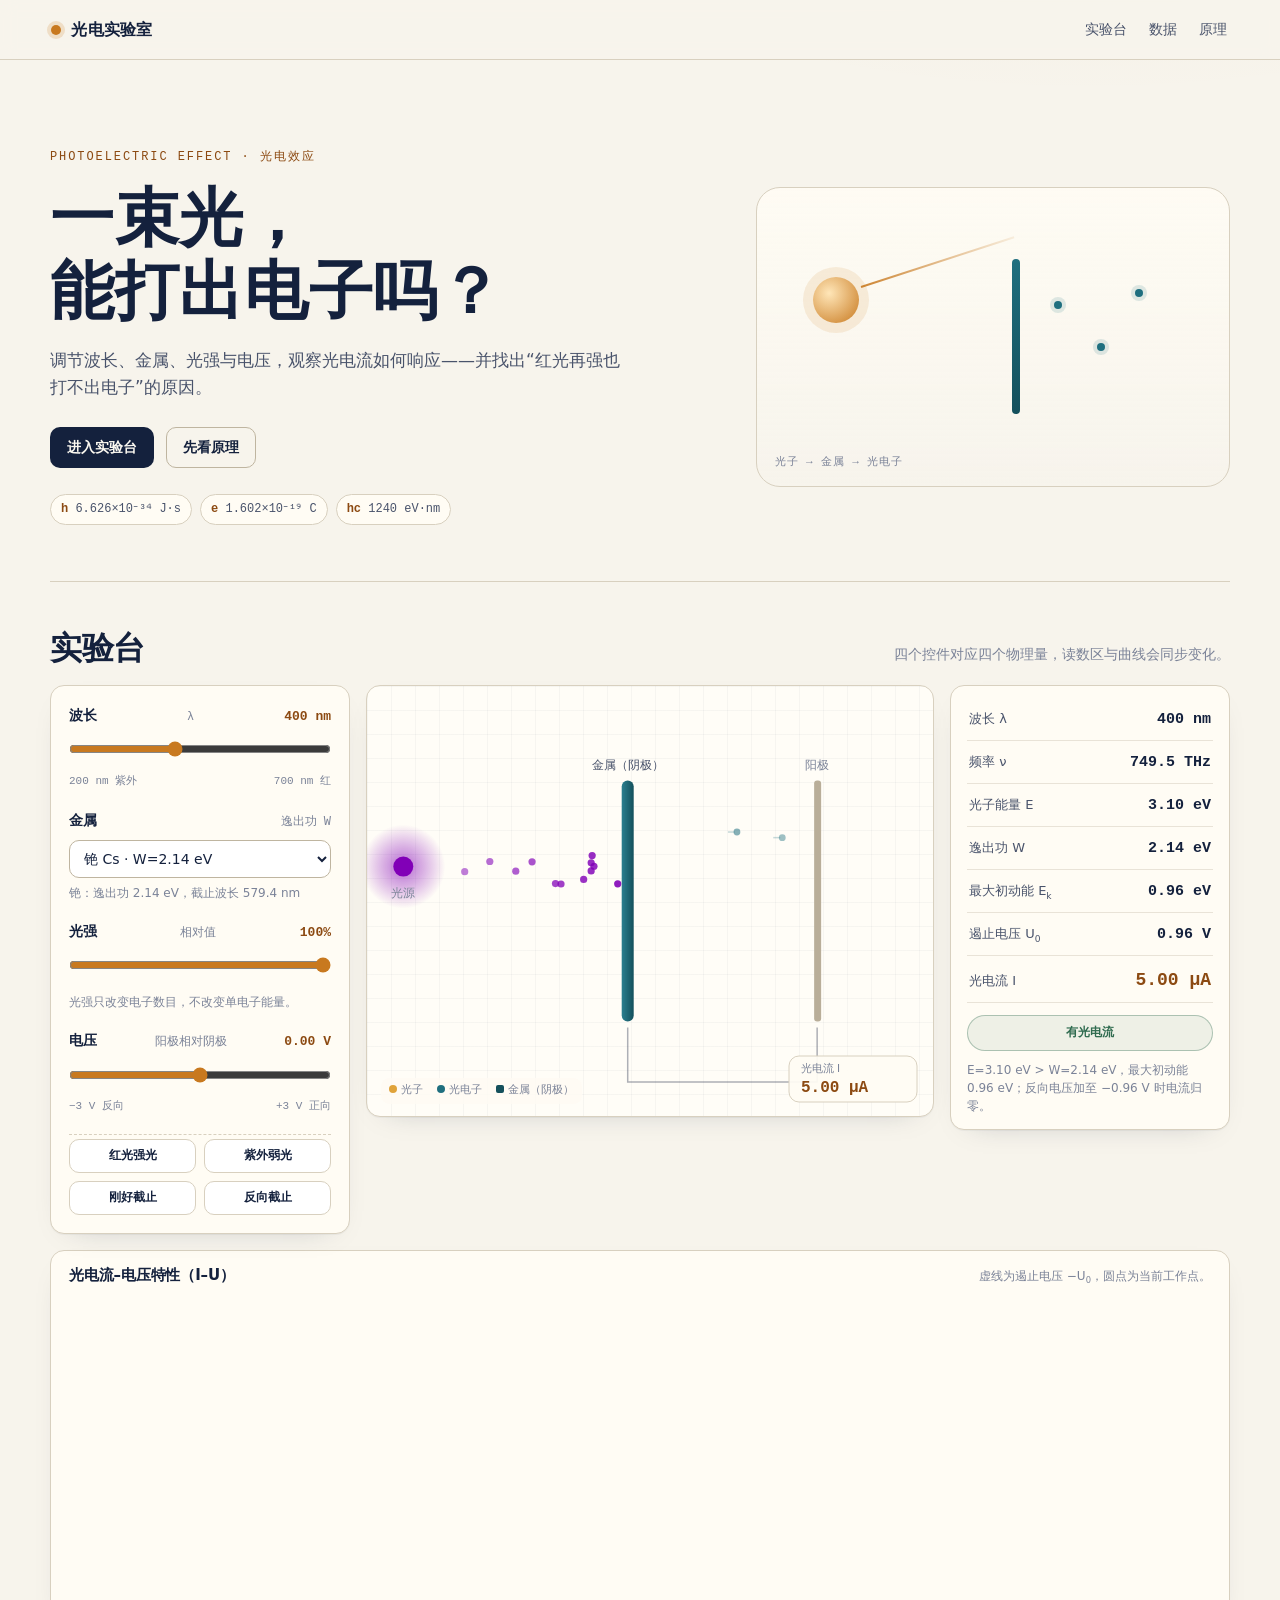
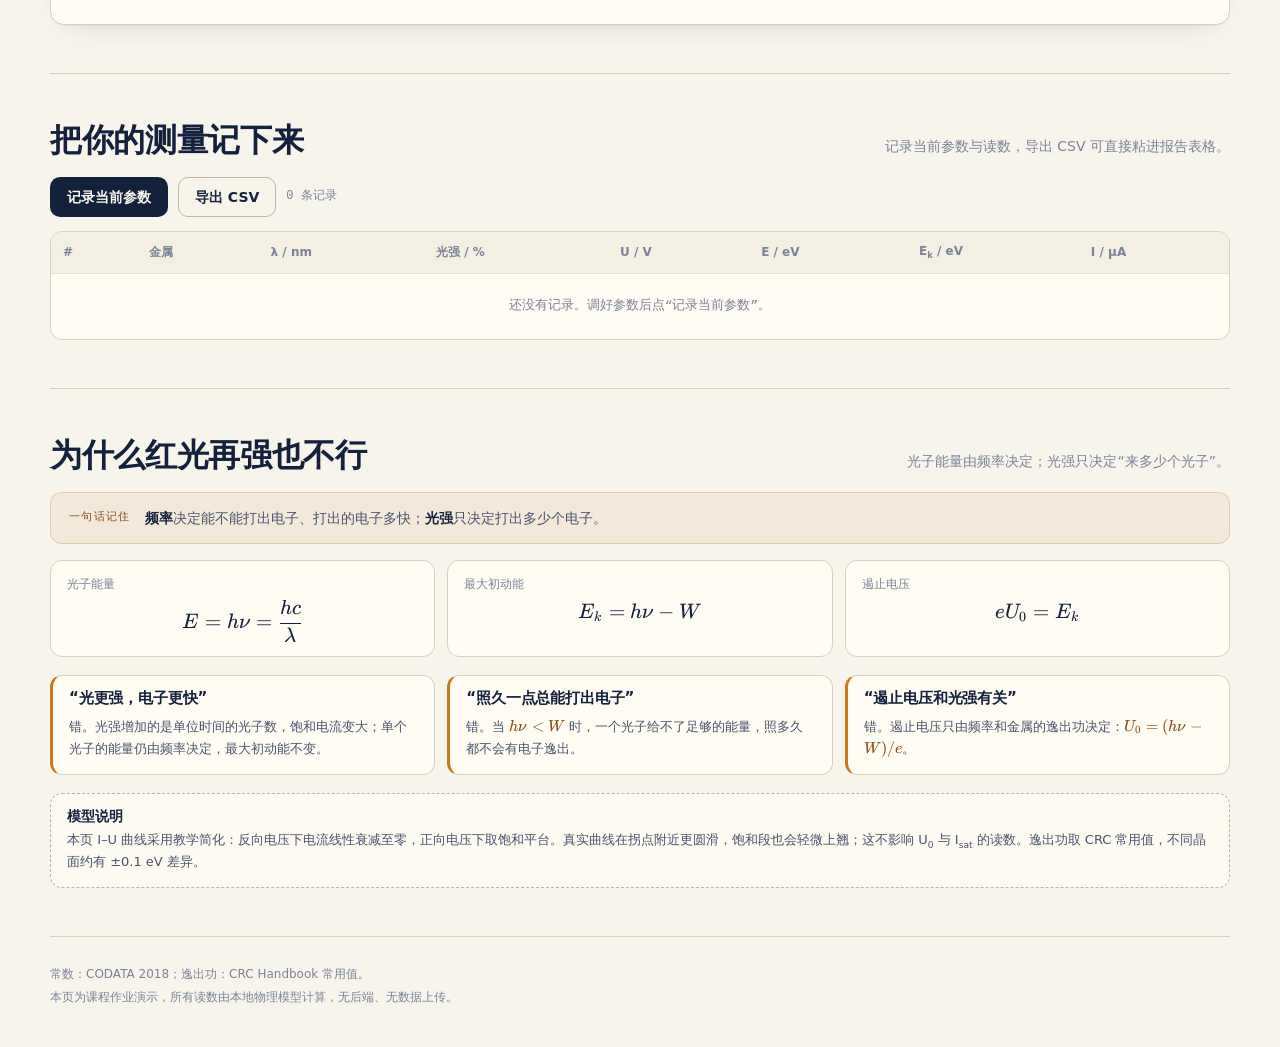
==== index.html @ 194cee9a "feat: photoelectric effect interactive lab" ====
<!doctype html>
<html lang="zh-CN">
<head>
  <meta charset="utf-8">
  <meta name="viewport" content="width=device-width, initial-scale=1">
  <meta name="description" content="光电效应交互实验台：调节波长、金属、光强与电压，观察光电流、遏止电压与 I–U 曲线的变化。">
  <title>光电效应实验台 · 一束光能打出电子吗</title>
  <link rel="icon" href="data:,">
  <link rel="stylesheet" href="vendor/katex/katex.min.css">
  <link rel="stylesheet" href="styles.css">
  <script>
    window.__errors = [];
    window.addEventListener('error', function (e) {
      window.__errors.push(String((e && (e.message || e.error)) || 'unknown error'));
    });
    window.addEventListener('unhandledrejection', function (e) {
      window.__errors.push('unhandledrejection: ' + String(e && e.reason));
    });
  </script>
</head>
<body>
  <header class="topbar">
    <a class="brand" href="#top"><span class="brand-dot" aria-hidden="true"></span>光电实验室</a>
    <nav aria-label="页面导航">
      <a href="#lab">实验台</a>
      <a href="#data">数据</a>
      <a href="#principle">原理</a>
    </nav>
  </header>

  <main id="top">
    <section class="hero">
      <div class="hero-copy">
        <p class="eyebrow">PHOTOELECTRIC EFFECT · 光电效应</p>
        <h1>一束光，<br>能打出电子吗？</h1>
        <p class="lead">调节波长、金属、光强与电压，观察光电流如何响应——并找出“红光再强也打不出电子”的原因。</p>
        <div class="hero-actions">
          <a class="btn btn-primary" href="#lab">进入实验台</a>
          <a class="btn btn-ghost" href="#principle">先看原理</a>
        </div>
        <div class="chips" aria-label="关键常数">
          <span class="chip"><b>h</b> 6.626×10⁻³⁴ J·s</span>
          <span class="chip"><b>e</b> 1.602×10⁻¹⁹ C</span>
          <span class="chip"><b>hc</b> 1240 eV·nm</span>
        </div>
      </div>
      <div class="hero-art" aria-hidden="true">
        <div class="art-lamp"></div>
        <div class="art-beam"></div>
        <div class="art-plate"></div>
        <div class="art-electron e1"></div>
        <div class="art-electron e2"></div>
        <div class="art-electron e3"></div>
        <p class="art-caption">光子 → 金属 → 光电子</p>
      </div>
    </section>

    <section id="lab" class="lab">
      <div class="section-head">
        <h2>实验台</h2>
        <p>四个控件对应四个物理量，读数区与曲线会同步变化。</p>
      </div>

      <div class="lab-grid">
        <aside class="panel controls" aria-label="实验参数">
          <div class="control">
            <label for="lambda">波长 <span class="unit">λ</span><output id="lambda-out" for="lambda">400 nm</output></label>
            <input type="range" id="lambda" min="200" max="700" step="5" value="400">
            <div class="scale"><span>200 nm 紫外</span><span>700 nm 红</span></div>
          </div>

          <div class="control">
            <label for="metal">金属 <span class="unit">逸出功 W</span></label>
            <select id="metal" aria-label="选择金属"></select>
            <p class="hint" id="metal-hint">—</p>
          </div>

          <div class="control">
            <label for="intensity">光强 <span class="unit">相对值</span><output id="intensity-out" for="intensity">100%</output></label>
            <input type="range" id="intensity" min="0" max="100" step="1" value="100">
            <p class="hint">光强只改变电子数目，不改变单电子能量。</p>
          </div>

          <div class="control">
            <label for="bias">电压 <span class="unit">阳极相对阴极</span><output id="bias-out" for="bias">0.00 V</output></label>
            <input type="range" id="bias" min="-3" max="3" step="0.05" value="0">
            <div class="scale"><span>−3 V 反向</span><span>+3 V 正向</span></div>
          </div>

          <div class="presets" role="group" aria-label="预设场景">
            <button type="button" class="btn btn-small" id="preset-red" aria-pressed="false">红光强光</button>
            <button type="button" class="btn btn-small" id="preset-uv" aria-pressed="false">紫外弱光</button>
            <button type="button" class="btn btn-small" id="preset-cutoff" aria-pressed="false">刚好截止</button>
            <button type="button" class="btn btn-small" id="preset-reverse" aria-pressed="false">反向截止</button>
          </div>
        </aside>

        <div class="panel stage">
          <canvas id="lab-canvas" role="img" aria-label="光子从光源射向金属，逸出电子飞向阳极的示意图"></canvas>
          <div class="stage-legend">
            <span><i class="dot photon"></i>光子</span>
            <span><i class="dot electron"></i>光电子</span>
            <span><i class="dot plate"></i>金属（阴极）</span>
          </div>
        </div>

        <aside class="panel readouts" aria-live="polite" aria-label="实时读数">
          <div class="readout"><span>波长 λ</span><strong id="r-lambda">400 nm</strong></div>
          <div class="readout"><span>频率 ν</span><strong id="r-nu">—</strong></div>
          <div class="readout"><span>光子能量 E</span><strong id="r-energy">—</strong></div>
          <div class="readout"><span>逸出功 W</span><strong id="r-work">—</strong></div>
          <div class="readout"><span>最大初动能 E<sub>k</sub></span><strong id="r-kinetic">—</strong></div>
          <div class="readout"><span>遏止电压 U<sub>0</sub></span><strong id="r-u0">—</strong></div>
          <div class="readout readout-accent"><span>光电流 I</span><strong id="r-current">—</strong></div>
          <div class="status" id="status">—</div>
          <p class="status-detail" id="status-detail"></p>
        </aside>
      </div>

      <div class="panel chart-panel">
        <div class="chart-head">
          <h3>光电流–电压特性（I–U）</h3>
          <p>虚线为遏止电压 −U<sub>0</sub>，圆点为当前工作点。</p>
        </div>
        <div class="chart-wrap">
          <canvas id="iv-chart" role="img" aria-label="光电流随电压变化的关系曲线"></canvas>
        </div>
      </div>
    </section>

    <section id="data" class="data">
      <div class="section-head">
        <h2>把你的测量记下来</h2>
        <p>记录当前参数与读数，导出 CSV 可直接粘进报告表格。</p>
      </div>
      <div class="data-actions">
        <button type="button" class="btn btn-primary" id="record">记录当前参数</button>
        <button type="button" class="btn btn-ghost" id="export">导出 CSV</button>
        <span class="data-count" id="data-count">0 条记录</span>
      </div>
      <div class="table-wrap">
        <table id="data-table">
          <thead>
            <tr>
              <th scope="col">#</th>
              <th scope="col">金属</th>
              <th scope="col">λ / nm</th>
              <th scope="col">光强 / %</th>
              <th scope="col">U / V</th>
              <th scope="col">E / eV</th>
              <th scope="col">E<sub>k</sub> / eV</th>
              <th scope="col">I / μA</th>
            </tr>
          </thead>
          <tbody></tbody>
        </table>
      </div>
    </section>

    <section id="principle" class="principle">
      <div class="section-head">
        <h2>为什么红光再强也不行</h2>
        <p>光子能量由频率决定；光强只决定“来多少个光子”。</p>
      </div>

      <div class="takeaway">
        <span class="takeaway-kicker">一句话记住</span>
        <p><strong>频率</strong>决定能不能打出电子、打出的电子多快；<strong>光强</strong>只决定打出多少个电子。</p>
      </div>

      <div class="formula-grid">
        <div class="formula-card">
          <p class="formula-label">光子能量</p>
          <div class="formula" data-tex="E = h\nu = \dfrac{hc}{\lambda}">E = hν = hc/λ</div>
        </div>
        <div class="formula-card">
          <p class="formula-label">最大初动能</p>
          <div class="formula" data-tex="E_k = h\nu - W">Ek = hν − W</div>
        </div>
        <div class="formula-card">
          <p class="formula-label">遏止电压</p>
          <div class="formula" data-tex="eU_0 = E_k">eU0 = Ek</div>
        </div>
      </div>

      <div class="misconceptions">
        <article class="misconception">
          <h3>“光更强，电子更快”</h3>
          <p>错。光强增加的是单位时间的光子数，饱和电流变大；单个光子的能量仍由频率决定，最大初动能不变。</p>
        </article>
        <article class="misconception">
          <h3>“照久一点总能打出电子”</h3>
          <p>错。当 <span class="inline-formula" data-tex="h\nu < W">hν &lt; W</span> 时，一个光子给不了足够的能量，照多久都不会有电子逸出。</p>
        </article>
        <article class="misconception">
          <h3>“遏止电压和光强有关”</h3>
          <p>错。遏止电压只由频率和金属的逸出功决定：<span class="inline-formula" data-tex="U_0 = (h\nu - W)/e">U0 = (hν − W)/e</span>。</p>
        </article>
      </div>

      <div class="model-note">
        <h3>模型说明</h3>
        <p>本页 I–U 曲线采用教学简化：反向电压下电流线性衰减至零，正向电压下取饱和平台。真实曲线在拐点附近更圆滑，饱和段也会轻微上翘；这不影响 U<sub>0</sub> 与 I<sub>sat</sub> 的读数。逸出功取 CRC 常用值，不同晶面约有 ±0.1 eV 差异。</p>
      </div>
    </section>
  </main>

  <footer class="footer">
    <p>常数：CODATA 2018；逸出功：CRC Handbook 常用值。</p>
    <p>本页为课程作业演示，所有读数由本地物理模型计算，无后端、无数据上传。</p>
  </footer>

  <script src="vendor/katex/katex.min.js"></script>
  <script src="vendor/chart.umd.js"></script>
  <script src="config.js"></script>
  <script src="physics.js"></script>
  <script src="app.js"></script>
</body>
</html>
---- styles.css ----
/* 光电效应实验台 · 设计令牌与布局 */
:root {
  --paper: #f7f4ec;
  --panel: #fffcf4;
  --ink: #14213d;
  --ink-soft: #49536b;
  --muted: #7b8398;
  --line: #d8d0bf;
  --line-strong: #bfb5a0;
  --accent: #c8791f;
  --accent-ink: #8c4a12;
  --cyan: #1f6f7f;
  --danger: #a33a2e;
  --ok: #2f6b4f;
  --radius: 14px;
  --shadow: 0 1px 0 rgba(20, 33, 61, 0.04), 0 10px 30px -22px rgba(20, 33, 61, 0.35);
  --mono: "Cascadia Code", "JetBrains Mono", Consolas, "Courier New", monospace;
  --sans: "Segoe UI", "Microsoft YaHei", "PingFang SC", "Noto Sans SC", system-ui, sans-serif;
  --serif: "Songti SC", "Source Han Serif SC", SimSun, Georgia, serif;
}

* { box-sizing: border-box; }

html { scroll-behavior: smooth; }

body {
  margin: 0;
  background:
    radial-gradient(1200px 600px at 85% -10%, rgba(200, 121, 31, 0.08), transparent 60%),
    var(--paper);
  color: var(--ink);
  font-family: var(--sans);
  font-size: 16px;
  line-height: 1.6;
  -webkit-font-smoothing: antialiased;
}

h1, h2, h3 { line-height: 1.15; margin: 0; font-weight: 700; letter-spacing: -0.01em; }
p { margin: 0; }
a { color: inherit; text-decoration: none; }
button, input, select { font: inherit; color: inherit; }
sub { font-size: 0.7em; }

/* ---------- 顶栏 ---------- */
.topbar {
  position: sticky;
  top: 0;
  z-index: 20;
  display: flex;
  align-items: center;
  justify-content: space-between;
  gap: 16px;
  padding: 14px clamp(16px, 4vw, 56px);
  background: rgba(247, 244, 236, 0.88);
  border-bottom: 1px solid var(--line);
  backdrop-filter: blur(8px);
}

.brand {
  display: inline-flex;
  align-items: center;
  gap: 10px;
  font-weight: 700;
  letter-spacing: 0.02em;
}

.brand-dot {
  width: 10px;
  height: 10px;
  border-radius: 50%;
  background: var(--accent);
  box-shadow: 0 0 0 4px rgba(200, 121, 31, 0.18);
}

.topbar nav { display: flex; gap: 18px; font-size: 14px; color: var(--ink-soft); }
.topbar nav a { padding: 4px 2px; border-bottom: 1px solid transparent; }
.topbar nav a:hover, .topbar nav a:focus-visible { color: var(--ink); border-bottom-color: var(--accent); }

/* ---------- 通用 ---------- */
main { display: block; }

.hero, .lab, .data, .principle {
  width: min(1180px, calc(100% - 2 * clamp(16px, 4vw, 32px)));
  margin: 0 auto;
}

.hero {
  display: grid;
  grid-template-columns: minmax(0, 1.15fr) minmax(0, 0.85fr);
  gap: clamp(24px, 5vw, 64px);
  align-items: center;
  padding: clamp(40px, 7vw, 88px) 0 clamp(32px, 5vw, 56px);
}

.eyebrow {
  font-family: var(--mono);
  font-size: 12px;
  letter-spacing: 0.16em;
  color: var(--accent-ink);
  margin-bottom: 14px;
}

.hero h1 {
  font-family: var(--serif);
  font-size: clamp(38px, 6vw, 64px);
  font-weight: 600;
  letter-spacing: 0.01em;
}

.lead {
  margin-top: 18px;
  max-width: 34em;
  color: var(--ink-soft);
  font-size: clamp(15px, 1.6vw, 17px);
}

.hero-actions { display: flex; flex-wrap: wrap; gap: 12px; margin-top: 26px; }

.chips { display: flex; flex-wrap: wrap; gap: 8px; margin-top: 26px; }
.chip {
  font-family: var(--mono);
  font-size: 12px;
  color: var(--ink-soft);
  border: 1px solid var(--line);
  border-radius: 999px;
  padding: 5px 10px;
  background: var(--panel);
}
.chip b { color: var(--accent-ink); }

/* ---------- Hero 装饰 ---------- */
.hero-art {
  position: relative;
  min-height: 300px;
  border: 1px solid var(--line);
  border-radius: 24px;
  background:
    linear-gradient(180deg, rgba(255, 252, 244, 0.95), rgba(247, 244, 236, 0.75));
  overflow: hidden;
}

.art-lamp {
  position: absolute;
  left: 12%;
  top: 30%;
  width: 46px;
  height: 46px;
  border-radius: 50%;
  background: radial-gradient(circle at 35% 35%, #ffe6b8, var(--accent));
  box-shadow: 0 0 0 10px rgba(200, 121, 31, 0.12);
}

.art-beam {
  position: absolute;
  left: 22%;
  top: 33%;
  width: 34%;
  height: 2px;
  background: linear-gradient(90deg, rgba(200, 121, 31, 0.9), rgba(200, 121, 31, 0.1));
  transform: rotate(-18deg);
  transform-origin: left center;
}

.art-plate {
  position: absolute;
  left: 54%;
  top: 24%;
  width: 8px;
  height: 52%;
  border-radius: 4px;
  background: linear-gradient(180deg, var(--cyan), #14505c);
}

.art-electron {
  position: absolute;
  width: 8px;
  height: 8px;
  border-radius: 50%;
  background: var(--cyan);
  box-shadow: 0 0 0 4px rgba(31, 111, 127, 0.14);
}
.art-electron.e1 { left: 63%; top: 38%; }
.art-electron.e2 { left: 72%; top: 52%; }
.art-electron.e3 { left: 80%; top: 34%; }

.art-caption {
  position: absolute;
  left: 18px;
  bottom: 14px;
  font-family: var(--mono);
  font-size: 11px;
  letter-spacing: 0.08em;
  color: var(--muted);
}

/* ---------- 章节标题 ---------- */
.section-head {
  display: flex;
  align-items: baseline;
  justify-content: space-between;
  gap: 24px;
  flex-wrap: wrap;
  margin-bottom: 18px;
}
.section-head h2 { font-family: var(--serif); font-size: clamp(24px, 3vw, 32px); font-weight: 600; }
.section-head p { color: var(--muted); font-size: 14px; max-width: 44em; }

.lab, .data, .principle { padding: clamp(28px, 4vw, 48px) 0; }
.lab { border-top: 1px solid var(--line); }

/* ---------- 实验台 ---------- */
.lab-grid {
  display: grid;
  grid-template-columns: 300px minmax(0, 1fr) 280px;
  gap: 16px;
  align-items: start;
}

.panel {
  background: var(--panel);
  border: 1px solid var(--line);
  border-radius: var(--radius);
  box-shadow: var(--shadow);
}

.controls { padding: 18px; display: grid; gap: 18px; }

.control label {
  display: flex;
  align-items: baseline;
  justify-content: space-between;
  gap: 10px;
  font-size: 14px;
  font-weight: 600;
  margin-bottom: 8px;
}
.control .unit { font-weight: 400; color: var(--muted); font-size: 12px; font-family: var(--mono); }
.control output {
  font-family: var(--mono);
  font-size: 13px;
  color: var(--accent-ink);
  font-variant-numeric: tabular-nums;
}

input[type="range"] {
  width: 100%;
  height: 28px;
  margin: 0;
  accent-color: var(--accent);
  cursor: pointer;
}

select {
  width: 100%;
  padding: 9px 10px;
  border: 1px solid var(--line-strong);
  border-radius: 10px;
  background: #fff;
  font-size: 14px;
}

.scale {
  display: flex;
  justify-content: space-between;
  font-size: 11px;
  color: var(--muted);
  font-family: var(--mono);
  margin-top: 2px;
}

.hint { font-size: 12px; color: var(--muted); margin-top: 6px; line-height: 1.5; }

.presets { display: grid; grid-template-columns: 1fr 1fr; gap: 8px; padding-top: 4px; border-top: 1px dashed var(--line); }

/* ---------- 舞台 ---------- */
.stage {
  position: relative;
  overflow: hidden;
  min-height: 360px;
  background:
    linear-gradient(rgba(20, 33, 61, 0.035) 1px, transparent 1px),
    linear-gradient(90deg, rgba(20, 33, 61, 0.035) 1px, transparent 1px),
    #fffdf7;
  background-size: 24px 24px, 24px 24px, auto;
}

#lab-canvas { display: block; width: 100%; height: clamp(300px, 42vw, 430px); }

.stage-legend {
  position: absolute;
  left: 14px;
  bottom: 12px;
  display: flex;
  gap: 14px;
  font-size: 11px;
  color: var(--muted);
  font-family: var(--mono);
  background: rgba(255, 252, 244, 0.82);
  padding: 4px 8px;
  border-radius: 8px;
}
.stage-legend .dot { display: inline-block; width: 8px; height: 8px; border-radius: 50%; margin-right: 4px; vertical-align: 0; }
.stage-legend .photon { background: #e0a33a; }
.stage-legend .electron { background: var(--cyan); }
.stage-legend .plate { background: #14505c; border-radius: 2px; }

/* ---------- 读数 ---------- */
.readouts { padding: 14px 16px; display: grid; gap: 2px; }
.readout {
  display: flex;
  align-items: baseline;
  justify-content: space-between;
  gap: 10px;
  padding: 8px 2px;
  border-bottom: 1px solid rgba(216, 208, 191, 0.55);
  font-size: 13px;
  color: var(--ink-soft);
}
.readout strong {
  font-family: var(--mono);
  font-size: 15px;
  color: var(--ink);
  font-variant-numeric: tabular-nums;
  white-space: nowrap;
}
.readout-accent strong { color: var(--accent-ink); font-size: 18px; }

.status {
  margin-top: 10px;
  padding: 7px 10px;
  border-radius: 999px;
  font-size: 12px;
  font-weight: 600;
  text-align: center;
  border: 1px solid var(--line);
  color: var(--muted);
  background: #f3efe5;
}
.status[data-state="ok"] { color: var(--ok); border-color: rgba(47, 107, 79, 0.35); background: rgba(47, 107, 79, 0.08); }
.status[data-state="none"] { color: var(--danger); border-color: rgba(163, 58, 46, 0.35); background: rgba(163, 58, 46, 0.07); }
.status[data-state="critical"] { color: var(--accent-ink); border-color: rgba(200, 121, 31, 0.4); background: rgba(200, 121, 31, 0.08); }

.status-detail { margin-top: 8px; font-size: 12px; color: var(--muted); line-height: 1.5; min-height: 2.8em; }

/* ---------- 图表 ---------- */
.chart-panel { margin-top: 16px; padding: 16px 18px 10px; }
.chart-head { display: flex; align-items: baseline; justify-content: space-between; gap: 16px; flex-wrap: wrap; margin-bottom: 6px; }
.chart-head h3 { font-size: 15px; }
.chart-head p { font-size: 12px; color: var(--muted); }
.chart-wrap { position: relative; height: clamp(240px, 30vw, 320px); }

/* ---------- 数据 ---------- */
.data { border-top: 1px solid var(--line); }
.data-actions { display: flex; align-items: center; gap: 10px; flex-wrap: wrap; margin-bottom: 14px; }
.data-count { font-family: var(--mono); font-size: 12px; color: var(--muted); }

.table-wrap { overflow-x: auto; border: 1px solid var(--line); border-radius: 12px; background: var(--panel); }
table { width: 100%; border-collapse: collapse; font-size: 13px; font-variant-numeric: tabular-nums; }
th, td { padding: 10px 12px; text-align: left; border-bottom: 1px solid rgba(216, 208, 191, 0.6); white-space: nowrap; }
th { font-size: 12px; color: var(--muted); font-weight: 600; background: #f4efe3; }
tbody tr:last-child td { border-bottom: none; }
tbody td:first-child { font-family: var(--mono); color: var(--muted); }
.empty { color: var(--muted); text-align: center; padding: 22px; }

/* ---------- 原理 ---------- */
.principle { border-top: 1px solid var(--line); }

.takeaway {
  display: flex;
  align-items: center;
  gap: 14px;
  padding: 14px 18px;
  margin-bottom: 16px;
  border: 1px solid rgba(200, 121, 31, 0.28);
  border-radius: 12px;
  background: rgba(200, 121, 31, 0.08);
}
.takeaway-kicker {
  font-family: var(--mono);
  font-size: 11px;
  letter-spacing: 0.12em;
  color: var(--accent-ink);
  white-space: nowrap;
}
.takeaway p { font-size: 14px; color: var(--ink-soft); }
.takeaway strong { color: var(--ink); }

.formula-grid { display: grid; grid-template-columns: repeat(3, minmax(0, 1fr)); gap: 12px; }
.formula-card { background: var(--panel); border: 1px solid var(--line); border-radius: 12px; padding: 14px 16px; }
.formula-label { font-size: 12px; color: var(--muted); margin-bottom: 6px; }
.formula { font-size: 17px; overflow-x: auto; }
.formula .katex-display { margin: 0; }

.misconceptions { display: grid; grid-template-columns: repeat(3, minmax(0, 1fr)); gap: 12px; margin-top: 18px; }
.misconception { background: var(--panel); border: 1px solid var(--line); border-left: 3px solid var(--accent); border-radius: 12px; padding: 14px 16px; }
.misconception h3 { font-size: 15px; margin-bottom: 8px; }
.misconception p { font-size: 13px; color: var(--ink-soft); line-height: 1.7; }
.inline-formula { color: var(--accent-ink); }

.model-note { margin-top: 18px; padding: 14px 16px; border: 1px dashed var(--line-strong); border-radius: 12px; background: rgba(255, 252, 244, 0.7); }
.model-note h3 { font-size: 14px; margin-bottom: 6px; }
.model-note p { font-size: 13px; color: var(--ink-soft); }

/* ---------- 按钮 ---------- */
.btn {
  display: inline-flex;
  align-items: center;
  justify-content: center;
  gap: 6px;
  min-height: 40px;
  padding: 8px 16px;
  border-radius: 10px;
  border: 1px solid transparent;
  font-size: 14px;
  font-weight: 600;
  cursor: pointer;
  transition: transform 160ms ease, background 160ms ease, border-color 160ms ease;
}
.btn:active { transform: translateY(1px); }
.btn:focus-visible { outline: 2px solid var(--accent); outline-offset: 2px; }
.btn-primary { background: var(--ink); color: #fbf8f0; }
.btn-primary:hover { background: #1d2f52; }
.btn-ghost { background: transparent; border-color: var(--line-strong); color: var(--ink); }
.btn-ghost:hover { border-color: var(--ink); background: rgba(20, 33, 61, 0.04); }
.btn-small { min-height: 34px; padding: 6px 10px; font-size: 12px; background: #fff; border-color: var(--line); }
.btn-small:hover { border-color: var(--accent); color: var(--accent-ink); }
.btn-small.is-active { background: var(--ink); border-color: var(--ink); color: #fbf8f0; }
.btn-small.is-active:hover { color: #fbf8f0; }

/* ---------- 页脚 ---------- */
.footer {
  width: min(1180px, calc(100% - 2 * clamp(16px, 4vw, 32px)));
  margin: 0 auto;
  padding: 28px 0 40px;
  border-top: 1px solid var(--line);
  color: var(--muted);
  font-size: 12px;
  display: grid;
  gap: 4px;
}

/* ---------- 响应式 ---------- */
@media (max-width: 1099px) {
  .lab-grid { grid-template-columns: 280px minmax(0, 1fr); }
  .readouts { grid-column: 1 / -1; grid-template-columns: repeat(auto-fit, minmax(150px, 1fr)); gap: 0 18px; }
  .status, .status-detail { grid-column: 1 / -1; }
}

@media (max-width: 820px) {
  .hero { grid-template-columns: 1fr; }
  .hero-art { min-height: 220px; }
  .lab-grid { grid-template-columns: 1fr; }
  .formula-grid, .misconceptions { grid-template-columns: 1fr; }
  .section-head { flex-direction: column; gap: 6px; }
}

@media (max-width: 520px) {
  body { font-size: 15px; }
  .topbar nav { gap: 12px; font-size: 13px; }
  .hero h1 { font-size: 36px; }
  .presets { grid-template-columns: 1fr; }
  .readouts { grid-template-columns: 1fr 1fr; }
  .readout-accent { grid-column: 1 / -1; }
  .readout { font-size: 12px; }
  .readout strong { font-size: 14px; }
  .takeaway { flex-direction: column; align-items: flex-start; gap: 4px; }
  #data-table { min-width: 620px; }
  th, td { padding: 8px 10px; }
}

@media (prefers-reduced-motion: reduce) {
  html { scroll-behavior: auto; }
  *, *::before, *::after { animation-duration: 0.01ms !important; transition-duration: 0.01ms !important; }
}
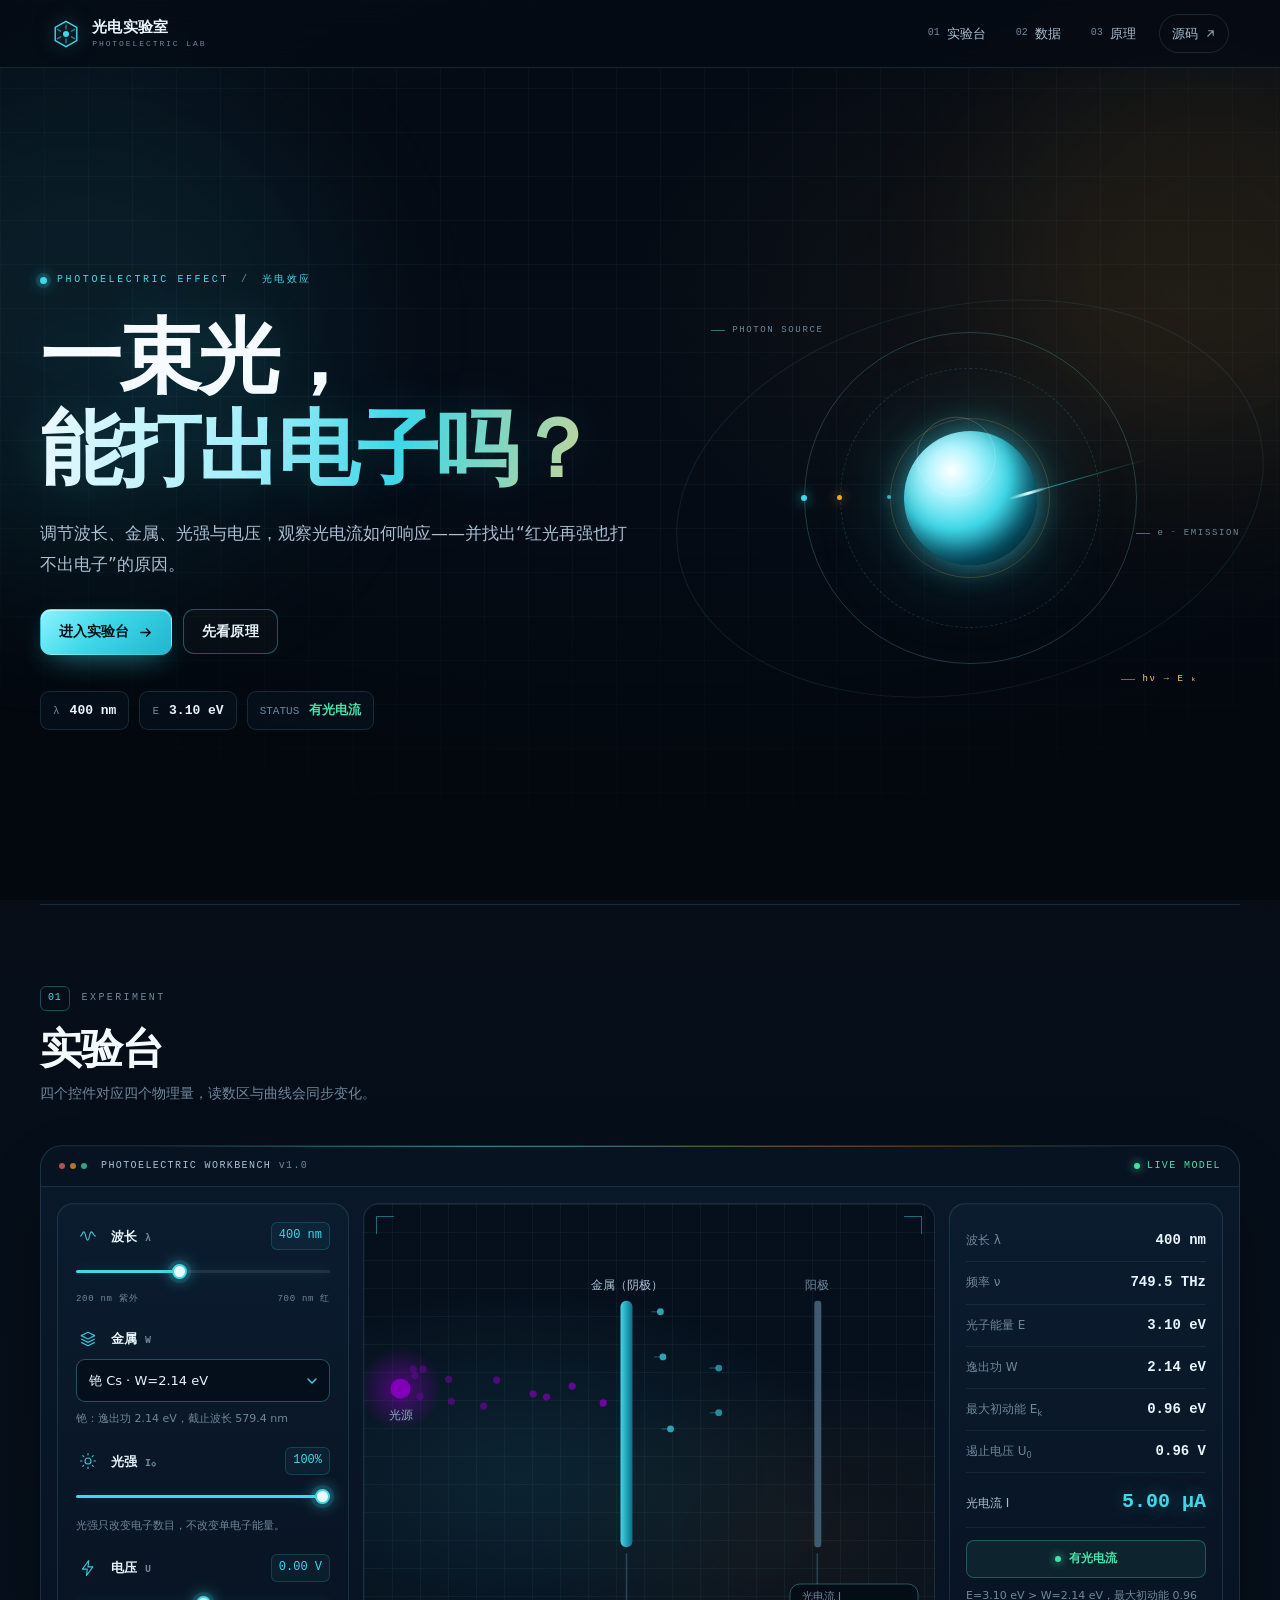
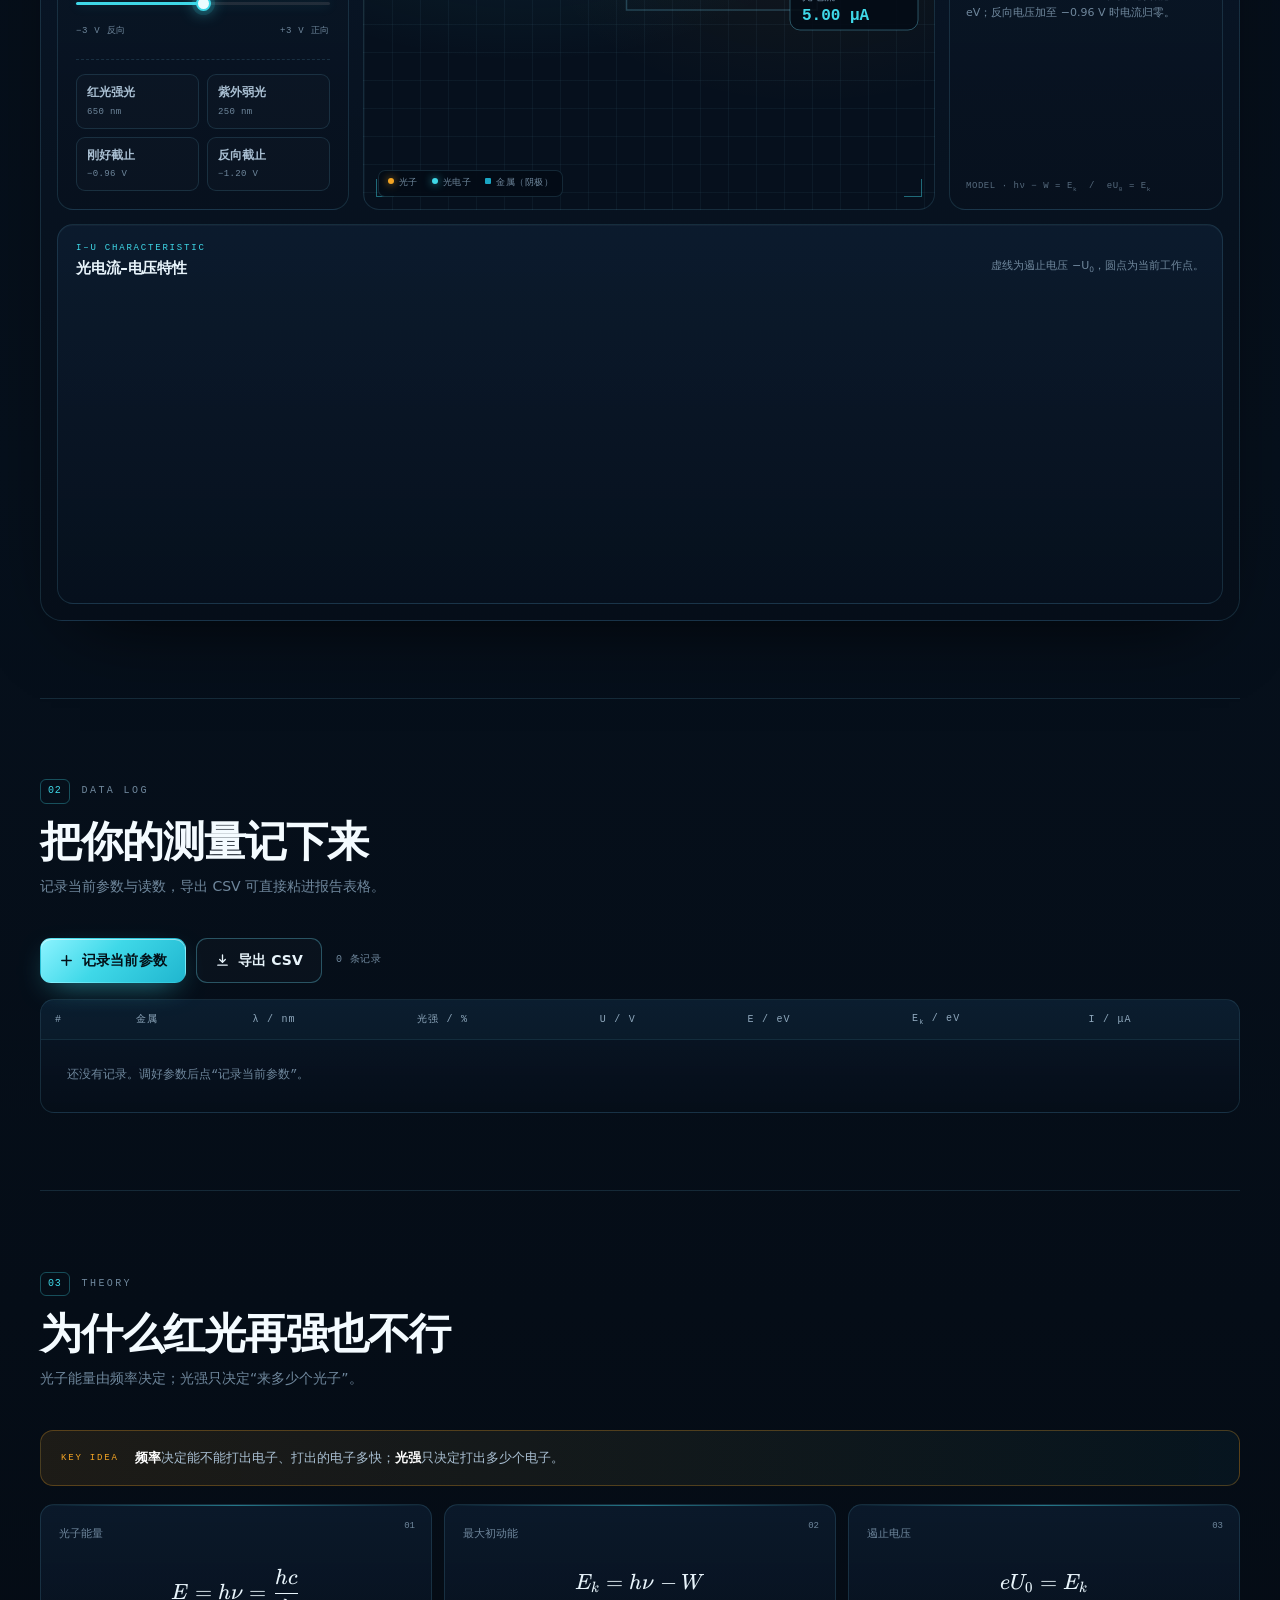
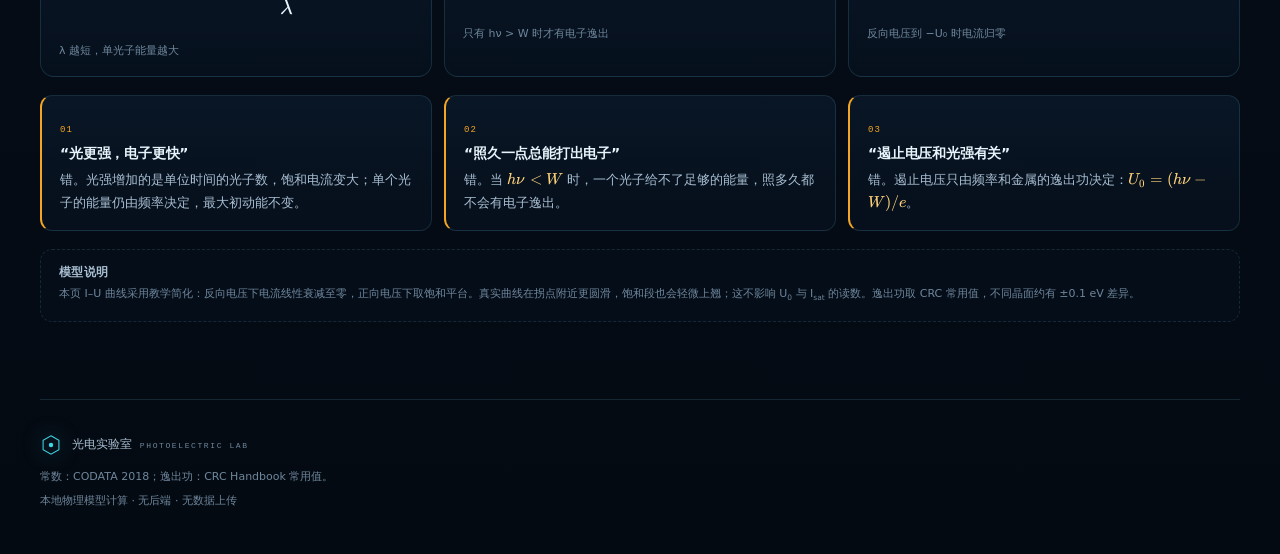
==== commit a216ec69: "feat: dark lab console visual upgrade" ====
--- a/index.html
+++ b/index.html
@@ -19,123 +19,203 @@
   </script>
 </head>
 <body>
+  <div class="bg-grid" aria-hidden="true"></div>
+  <div class="bg-glow bg-glow-a" aria-hidden="true"></div>
+  <div class="bg-glow bg-glow-b" aria-hidden="true"></div>
+
   <header class="topbar">
-    <a class="brand" href="#top"><span class="brand-dot" aria-hidden="true"></span>光电实验室</a>
+    <a class="brand" href="#top" aria-label="回到顶部">
+      <span class="brand-mark" aria-hidden="true">
+        <svg viewBox="0 0 32 32" fill="none" stroke="currentColor" stroke-width="1.5">
+          <path d="M16 2.5 27.5 9v14L16 29.5 4.5 23V9L16 2.5Z"/>
+          <circle cx="16" cy="16" r="3.2" fill="currentColor" stroke="none"/>
+          <path d="M16 6.5v4M16 21.5v4M6.8 11l3.4 2M21.8 19l3.4 2M6.8 21l3.4-2M21.8 13l3.4-2" stroke-linecap="round" opacity=".55"/>
+        </svg>
+      </span>
+      <span class="brand-text">光电实验室<small>PHOTOELECTRIC LAB</small></span>
+    </a>
     <nav aria-label="页面导航">
-      <a href="#lab">实验台</a>
-      <a href="#data">数据</a>
-      <a href="#principle">原理</a>
+      <a href="#lab"><span>01</span>实验台</a>
+      <a href="#data"><span>02</span>数据</a>
+      <a href="#principle"><span>03</span>原理</a>
+      <a class="nav-ext" href="https://github.com/145896-dotcom/photoelectric-lab" target="_blank" rel="noopener">源码<svg viewBox="0 0 12 12" aria-hidden="true"><path d="M3 9 9 3M4 3h5v5" fill="none" stroke="currentColor" stroke-width="1.2" stroke-linecap="round" stroke-linejoin="round"/></svg></a>
     </nav>
   </header>
 
   <main id="top">
     <section class="hero">
       <div class="hero-copy">
-        <p class="eyebrow">PHOTOELECTRIC EFFECT · 光电效应</p>
-        <h1>一束光，<br>能打出电子吗？</h1>
+        <p class="eyebrow"><span class="pulse-dot" aria-hidden="true"></span>PHOTOELECTRIC EFFECT<span class="slash">/</span>光电效应</p>
+        <h1>一束光，<br><span class="grad">能打出电子吗？</span></h1>
         <p class="lead">调节波长、金属、光强与电压，观察光电流如何响应——并找出“红光再强也打不出电子”的原因。</p>
         <div class="hero-actions">
-          <a class="btn btn-primary" href="#lab">进入实验台</a>
+          <a class="btn btn-primary" href="#lab">进入实验台<svg viewBox="0 0 16 16" aria-hidden="true"><path d="M3 8h9M9 4l4 4-4 4" fill="none" stroke="currentColor" stroke-width="1.5" stroke-linecap="round" stroke-linejoin="round"/></svg></a>
           <a class="btn btn-ghost" href="#principle">先看原理</a>
         </div>
-        <div class="chips" aria-label="关键常数">
-          <span class="chip"><b>h</b> 6.626×10⁻³⁴ J·s</span>
-          <span class="chip"><b>e</b> 1.602×10⁻¹⁹ C</span>
-          <span class="chip"><b>hc</b> 1240 eV·nm</span>
-        </div>
-      </div>
-      <div class="hero-art" aria-hidden="true">
-        <div class="art-lamp"></div>
-        <div class="art-beam"></div>
-        <div class="art-plate"></div>
-        <div class="art-electron e1"></div>
-        <div class="art-electron e2"></div>
-        <div class="art-electron e3"></div>
-        <p class="art-caption">光子 → 金属 → 光电子</p>
+        <div class="hud" aria-label="实时状态">
+          <div class="hud-item"><span>λ</span><strong id="hud-lambda">400 nm</strong></div>
+          <div class="hud-item"><span>E</span><strong id="hud-energy">3.10 eV</strong></div>
+          <div class="hud-item"><span>STATUS</span><strong id="hud-status" data-state="ok">有光电流</strong></div>
+        </div>
+      </div>
+
+      <div class="hero-visual" data-reveal>
+        <div class="orb">
+          <span class="ring r1"></span>
+          <span class="ring r2"></span>
+          <span class="ring r3"></span>
+          <span class="core"></span>
+          <span class="orbit o1"><i></i></span>
+          <span class="orbit o2"><i></i></span>
+          <span class="orbit o3"><i></i></span>
+          <span class="beam"></span>
+        </div>
+        <span class="visual-tag tag-a">PHOTON SOURCE</span>
+        <span class="visual-tag tag-b">e<sup>−</sup> EMISSION</span>
+        <span class="visual-tag tag-c">hν → E<sub>k</sub></span>
       </div>
     </section>
 
-    <section id="lab" class="lab">
+    <section id="lab" class="section lab">
       <div class="section-head">
+        <p class="section-kicker"><span>01</span>EXPERIMENT</p>
         <h2>实验台</h2>
         <p>四个控件对应四个物理量，读数区与曲线会同步变化。</p>
       </div>
 
-      <div class="lab-grid">
-        <aside class="panel controls" aria-label="实验参数">
-          <div class="control">
-            <label for="lambda">波长 <span class="unit">λ</span><output id="lambda-out" for="lambda">400 nm</output></label>
-            <input type="range" id="lambda" min="200" max="700" step="5" value="400">
-            <div class="scale"><span>200 nm 紫外</span><span>700 nm 红</span></div>
+      <div class="console" data-reveal>
+        <div class="console-bar">
+          <span class="console-dots" aria-hidden="true"><i></i><i></i><i></i></span>
+          <span class="console-title">PHOTOELECTRIC WORKBENCH <em>v1.0</em></span>
+          <span class="console-live"><i></i>LIVE MODEL</span>
+        </div>
+        <div class="console-body">
+          <div class="lab-grid">
+            <aside class="panel controls" aria-label="实验参数">
+              <div class="control">
+                <div class="control-top">
+                  <span class="control-icon" aria-hidden="true">
+                    <svg viewBox="0 0 24 24" fill="none" stroke="currentColor" stroke-width="1.5" stroke-linecap="round">
+                      <path d="M2 12c2.2 0 2.2-5.5 4.5-5.5S9 17.5 11.5 17.5 14 6.5 16.5 6.5 19 12 22 12"/>
+                    </svg>
+                  </span>
+                  <label for="lambda">波长 <em>λ</em></label>
+                  <output id="lambda-out" for="lambda">400 nm</output>
+                </div>
+                <input type="range" id="lambda" min="200" max="700" step="5" value="400">
+                <div class="scale"><span>200 nm 紫外</span><span>700 nm 红</span></div>
+              </div>
+
+              <div class="control">
+                <div class="control-top">
+                  <span class="control-icon" aria-hidden="true">
+                    <svg viewBox="0 0 24 24" fill="none" stroke="currentColor" stroke-width="1.5" stroke-linejoin="round">
+                      <path d="M12 3 3 7.5l9 4.5 9-4.5L12 3Z"/><path d="m3 12 9 4.5 9-4.5"/><path d="m3 16.5 9 4.5 9-4.5"/>
+                    </svg>
+                  </span>
+                  <label for="metal">金属 <em>W</em></label>
+                </div>
+                <div class="select-wrap">
+                  <select id="metal" aria-label="选择金属"></select>
+                  <svg class="select-arrow" viewBox="0 0 12 12" aria-hidden="true"><path d="m2 4 4 4 4-4" fill="none" stroke="currentColor" stroke-width="1.4" stroke-linecap="round" stroke-linejoin="round"/></svg>
+                </div>
+                <p class="hint" id="metal-hint">—</p>
+              </div>
+
+              <div class="control">
+                <div class="control-top">
+                  <span class="control-icon" aria-hidden="true">
+                    <svg viewBox="0 0 24 24" fill="none" stroke="currentColor" stroke-width="1.5" stroke-linecap="round">
+                      <circle cx="12" cy="12" r="4"/><path d="M12 2v2M12 20v2M2 12h2M20 12h2M4.9 4.9l1.4 1.4M17.7 17.7l1.4 1.4M19.1 4.9l-1.4 1.4M6.3 17.7l-1.4 1.4"/>
+                    </svg>
+                  </span>
+                  <label for="intensity">光强 <em>I₀</em></label>
+                  <output id="intensity-out" for="intensity">100%</output>
+                </div>
+                <input type="range" id="intensity" min="0" max="100" step="1" value="100">
+                <p class="hint">光强只改变电子数目，不改变单电子能量。</p>
+              </div>
+
+              <div class="control">
+                <div class="control-top">
+                  <span class="control-icon" aria-hidden="true">
+                    <svg viewBox="0 0 24 24" fill="none" stroke="currentColor" stroke-width="1.5" stroke-linejoin="round">
+                      <path d="M13 2 4.5 13.5H11L10 22l8.5-11.5H12L13 2Z"/>
+                    </svg>
+                  </span>
+                  <label for="bias">电压 <em>U</em></label>
+                  <output id="bias-out" for="bias">0.00 V</output>
+                </div>
+                <input type="range" id="bias" min="-3" max="3" step="0.05" value="0">
+                <div class="scale"><span>−3 V 反向</span><span>+3 V 正向</span></div>
+              </div>
+
+              <div class="presets" role="group" aria-label="预设场景">
+                <button type="button" class="btn btn-preset" id="preset-red" aria-pressed="false"><span>红光强光</span><em>650 nm</em></button>
+                <button type="button" class="btn btn-preset" id="preset-uv" aria-pressed="false"><span>紫外弱光</span><em>250 nm</em></button>
+                <button type="button" class="btn btn-preset" id="preset-cutoff" aria-pressed="false"><span>刚好截止</span><em>−0.96 V</em></button>
+                <button type="button" class="btn btn-preset" id="preset-reverse" aria-pressed="false"><span>反向截止</span><em>−1.20 V</em></button>
+              </div>
+            </aside>
+
+            <div class="panel stage">
+              <canvas id="lab-canvas" role="img" aria-label="光子从光源射向金属，逸出电子飞向阳极的示意图"></canvas>
+              <span class="corner tl" aria-hidden="true"></span>
+              <span class="corner tr" aria-hidden="true"></span>
+              <span class="corner bl" aria-hidden="true"></span>
+              <span class="corner br" aria-hidden="true"></span>
+              <div class="stage-legend">
+                <span><i class="dot photon"></i>光子</span>
+                <span><i class="dot electron"></i>光电子</span>
+                <span><i class="dot plate"></i>金属（阴极）</span>
+              </div>
+            </div>
+
+            <aside class="panel readouts" aria-live="polite" aria-label="实时读数">
+              <div class="readout"><span>波长 λ</span><strong id="r-lambda">400 nm</strong></div>
+              <div class="readout"><span>频率 ν</span><strong id="r-nu">—</strong></div>
+              <div class="readout"><span>光子能量 E</span><strong id="r-energy">—</strong></div>
+              <div class="readout"><span>逸出功 W</span><strong id="r-work">—</strong></div>
+              <div class="readout"><span>最大初动能 E<sub>k</sub></span><strong id="r-kinetic">—</strong></div>
+              <div class="readout"><span>遏止电压 U<sub>0</sub></span><strong id="r-u0">—</strong></div>
+              <div class="readout readout-accent"><span>光电流 I</span><strong id="r-current">—</strong></div>
+              <div class="status" id="status" data-state="ok">—</div>
+              <p class="status-detail" id="status-detail"></p>
+              <p class="readout-foot">MODEL · hν − W = E<sub>k</sub> &nbsp;/&nbsp; eU<sub>0</sub> = E<sub>k</sub></p>
+            </aside>
           </div>
 
-          <div class="control">
-            <label for="metal">金属 <span class="unit">逸出功 W</span></label>
-            <select id="metal" aria-label="选择金属"></select>
-            <p class="hint" id="metal-hint">—</p>
+          <div class="panel chart-panel">
+            <div class="chart-head">
+              <div>
+                <p class="chart-kicker">I–U CHARACTERISTIC</p>
+                <h3>光电流–电压特性</h3>
+              </div>
+              <p class="chart-note">虚线为遏止电压 −U<sub>0</sub>，圆点为当前工作点。</p>
+            </div>
+            <div class="chart-wrap">
+              <canvas id="iv-chart" role="img" aria-label="光电流随电压变化的关系曲线"></canvas>
+            </div>
           </div>
-
-          <div class="control">
-            <label for="intensity">光强 <span class="unit">相对值</span><output id="intensity-out" for="intensity">100%</output></label>
-            <input type="range" id="intensity" min="0" max="100" step="1" value="100">
-            <p class="hint">光强只改变电子数目，不改变单电子能量。</p>
-          </div>
-
-          <div class="control">
-            <label for="bias">电压 <span class="unit">阳极相对阴极</span><output id="bias-out" for="bias">0.00 V</output></label>
-            <input type="range" id="bias" min="-3" max="3" step="0.05" value="0">
-            <div class="scale"><span>−3 V 反向</span><span>+3 V 正向</span></div>
-          </div>
-
-          <div class="presets" role="group" aria-label="预设场景">
-            <button type="button" class="btn btn-small" id="preset-red" aria-pressed="false">红光强光</button>
-            <button type="button" class="btn btn-small" id="preset-uv" aria-pressed="false">紫外弱光</button>
-            <button type="button" class="btn btn-small" id="preset-cutoff" aria-pressed="false">刚好截止</button>
-            <button type="button" class="btn btn-small" id="preset-reverse" aria-pressed="false">反向截止</button>
-          </div>
-        </aside>
-
-        <div class="panel stage">
-          <canvas id="lab-canvas" role="img" aria-label="光子从光源射向金属，逸出电子飞向阳极的示意图"></canvas>
-          <div class="stage-legend">
-            <span><i class="dot photon"></i>光子</span>
-            <span><i class="dot electron"></i>光电子</span>
-            <span><i class="dot plate"></i>金属（阴极）</span>
-          </div>
-        </div>
-
-        <aside class="panel readouts" aria-live="polite" aria-label="实时读数">
-          <div class="readout"><span>波长 λ</span><strong id="r-lambda">400 nm</strong></div>
-          <div class="readout"><span>频率 ν</span><strong id="r-nu">—</strong></div>
-          <div class="readout"><span>光子能量 E</span><strong id="r-energy">—</strong></div>
-          <div class="readout"><span>逸出功 W</span><strong id="r-work">—</strong></div>
-          <div class="readout"><span>最大初动能 E<sub>k</sub></span><strong id="r-kinetic">—</strong></div>
-          <div class="readout"><span>遏止电压 U<sub>0</sub></span><strong id="r-u0">—</strong></div>
-          <div class="readout readout-accent"><span>光电流 I</span><strong id="r-current">—</strong></div>
-          <div class="status" id="status">—</div>
-          <p class="status-detail" id="status-detail"></p>
-        </aside>
-      </div>
-
-      <div class="panel chart-panel">
-        <div class="chart-head">
-          <h3>光电流–电压特性（I–U）</h3>
-          <p>虚线为遏止电压 −U<sub>0</sub>，圆点为当前工作点。</p>
-        </div>
-        <div class="chart-wrap">
-          <canvas id="iv-chart" role="img" aria-label="光电流随电压变化的关系曲线"></canvas>
         </div>
       </div>
     </section>
 
-    <section id="data" class="data">
+    <section id="data" class="section data">
       <div class="section-head">
+        <p class="section-kicker"><span>02</span>DATA LOG</p>
         <h2>把你的测量记下来</h2>
         <p>记录当前参数与读数，导出 CSV 可直接粘进报告表格。</p>
       </div>
       <div class="data-actions">
-        <button type="button" class="btn btn-primary" id="record">记录当前参数</button>
-        <button type="button" class="btn btn-ghost" id="export">导出 CSV</button>
+        <button type="button" class="btn btn-primary" id="record">
+          <svg viewBox="0 0 16 16" aria-hidden="true"><path d="M8 3v10M3 8h10" fill="none" stroke="currentColor" stroke-width="1.6" stroke-linecap="round"/></svg>
+          记录当前参数
+        </button>
+        <button type="button" class="btn btn-ghost" id="export">
+          <svg viewBox="0 0 16 16" aria-hidden="true"><path d="M8 2v8M5 7l3 3 3-3M3 13h10" fill="none" stroke="currentColor" stroke-width="1.4" stroke-linecap="round" stroke-linejoin="round"/></svg>
+          导出 CSV
+        </button>
         <span class="data-count" id="data-count">0 条记录</span>
       </div>
       <div class="table-wrap">
@@ -157,42 +237,52 @@
       </div>
     </section>
 
-    <section id="principle" class="principle">
+    <section id="principle" class="section principle">
       <div class="section-head">
+        <p class="section-kicker"><span>03</span>THEORY</p>
         <h2>为什么红光再强也不行</h2>
         <p>光子能量由频率决定；光强只决定“来多少个光子”。</p>
       </div>
 
-      <div class="takeaway">
-        <span class="takeaway-kicker">一句话记住</span>
+      <div class="takeaway" data-reveal>
+        <span class="takeaway-kicker">KEY IDEA</span>
         <p><strong>频率</strong>决定能不能打出电子、打出的电子多快；<strong>光强</strong>只决定打出多少个电子。</p>
       </div>
 
-      <div class="formula-grid">
+      <div class="formula-grid" data-reveal>
         <div class="formula-card">
+          <span class="card-index">01</span>
           <p class="formula-label">光子能量</p>
           <div class="formula" data-tex="E = h\nu = \dfrac{hc}{\lambda}">E = hν = hc/λ</div>
+          <p class="formula-note">λ 越短，单光子能量越大</p>
         </div>
         <div class="formula-card">
+          <span class="card-index">02</span>
           <p class="formula-label">最大初动能</p>
           <div class="formula" data-tex="E_k = h\nu - W">Ek = hν − W</div>
+          <p class="formula-note">只有 hν &gt; W 时才有电子逸出</p>
         </div>
         <div class="formula-card">
+          <span class="card-index">03</span>
           <p class="formula-label">遏止电压</p>
           <div class="formula" data-tex="eU_0 = E_k">eU0 = Ek</div>
-        </div>
-      </div>
-
-      <div class="misconceptions">
+          <p class="formula-note">反向电压到 −U₀ 时电流归零</p>
+        </div>
+      </div>
+
+      <div class="misconceptions" data-reveal>
         <article class="misconception">
+          <span class="m-index">01</span>
           <h3>“光更强，电子更快”</h3>
           <p>错。光强增加的是单位时间的光子数，饱和电流变大；单个光子的能量仍由频率决定，最大初动能不变。</p>
         </article>
         <article class="misconception">
+          <span class="m-index">02</span>
           <h3>“照久一点总能打出电子”</h3>
           <p>错。当 <span class="inline-formula" data-tex="h\nu < W">hν &lt; W</span> 时，一个光子给不了足够的能量，照多久都不会有电子逸出。</p>
         </article>
         <article class="misconception">
+          <span class="m-index">03</span>
           <h3>“遏止电压和光强有关”</h3>
           <p>错。遏止电压只由频率和金属的逸出功决定：<span class="inline-formula" data-tex="U_0 = (h\nu - W)/e">U0 = (hν − W)/e</span>。</p>
         </article>
@@ -206,9 +296,20 @@
   </main>
 
   <footer class="footer">
+    <div class="footer-brand">
+      <span class="brand-mark small" aria-hidden="true">
+        <svg viewBox="0 0 32 32" fill="none" stroke="currentColor" stroke-width="1.5">
+          <path d="M16 2.5 27.5 9v14L16 29.5 4.5 23V9L16 2.5Z"/>
+          <circle cx="16" cy="16" r="3.2" fill="currentColor" stroke="none"/>
+        </svg>
+      </span>
+      <span>光电实验室 <em>PHOTOELECTRIC LAB</em></span>
+    </div>
     <p>常数：CODATA 2018；逸出功：CRC Handbook 常用值。</p>
-    <p>本页为课程作业演示，所有读数由本地物理模型计算，无后端、无数据上传。</p>
+    <p>本地物理模型计算 · 无后端 · 无数据上传</p>
   </footer>
+
+  <noscript><p class="noscript">本页的读数与曲线需要 JavaScript 计算，请启用后刷新。</p></noscript>
 
   <script src="vendor/katex/katex.min.js"></script>
   <script src="vendor/chart.umd.js"></script>
--- a/styles.css
+++ b/styles.css
@@ -1,290 +1,561 @@
-/* 光电效应实验台 · 设计令牌与布局 */
+/* 光电效应实验台 · Dark Lab Console */
 :root {
-  --paper: #f7f4ec;
-  --panel: #fffcf4;
-  --ink: #14213d;
-  --ink-soft: #49536b;
-  --muted: #7b8398;
-  --line: #d8d0bf;
-  --line-strong: #bfb5a0;
-  --accent: #c8791f;
-  --accent-ink: #8c4a12;
-  --cyan: #1f6f7f;
-  --danger: #a33a2e;
-  --ok: #2f6b4f;
-  --radius: 14px;
-  --shadow: 0 1px 0 rgba(20, 33, 61, 0.04), 0 10px 30px -22px rgba(20, 33, 61, 0.35);
+  --bg: #050b14;
+  --bg-2: #07111f;
+  --panel: #0a1728;
+  --panel-2: #0c1c31;
+  --line: rgba(104, 190, 220, 0.16);
+  --line-strong: rgba(104, 210, 235, 0.34);
+  --text: #e8f4fb;
+  --text-2: #a9bfd2;
+  --muted: #6f879c;
+  --cyan: #3fd8e8;
+  --cyan-2: #1aa6c4;
+  --amber: #f5a524;
+  --amber-2: #ffd27a;
+  --green: #46e0a8;
+  --danger: #ff6b6b;
+  --violet: #a98bff;
+  --radius: 18px;
   --mono: "Cascadia Code", "JetBrains Mono", Consolas, "Courier New", monospace;
   --sans: "Segoe UI", "Microsoft YaHei", "PingFang SC", "Noto Sans SC", system-ui, sans-serif;
-  --serif: "Songti SC", "Source Han Serif SC", SimSun, Georgia, serif;
+  --shadow: 0 30px 80px -40px rgba(0, 0, 0, 0.95), inset 0 1px 0 rgba(255, 255, 255, 0.035);
 }
 
 * { box-sizing: border-box; }
 
-html { scroll-behavior: smooth; }
+html {
+  scroll-behavior: smooth;
+  scroll-padding-top: 88px;
+  background: var(--bg);
+}
 
 body {
   margin: 0;
+  min-height: 100vh;
+  color: var(--text);
   background:
-    radial-gradient(1200px 600px at 85% -10%, rgba(200, 121, 31, 0.08), transparent 60%),
-    var(--paper);
-  color: var(--ink);
+    radial-gradient(1200px 700px at 12% -8%, rgba(63, 216, 232, 0.10), transparent 60%),
+    radial-gradient(1000px 600px at 92% 8%, rgba(245, 165, 36, 0.07), transparent 55%),
+    linear-gradient(180deg, #050b14 0%, #06101c 55%, #040a12 100%);
   font-family: var(--sans);
   font-size: 16px;
-  line-height: 1.6;
+  line-height: 1.65;
   -webkit-font-smoothing: antialiased;
-}
-
-h1, h2, h3 { line-height: 1.15; margin: 0; font-weight: 700; letter-spacing: -0.01em; }
+  overflow-x: hidden;
+}
+
+body::after {
+  content: "";
+  position: fixed;
+  inset: 0;
+  pointer-events: none;
+  z-index: 1;
+  background: radial-gradient(120% 90% at 50% 0%, transparent 60%, rgba(0, 0, 0, 0.38) 100%);
+}
+
+h1, h2, h3 { margin: 0; line-height: 1.12; font-weight: 700; letter-spacing: -0.015em; }
 p { margin: 0; }
 a { color: inherit; text-decoration: none; }
 button, input, select { font: inherit; color: inherit; }
-sub { font-size: 0.7em; }
+button { cursor: pointer; }
+sub, sup { font-size: 0.68em; }
+::selection { background: rgba(63, 216, 232, 0.28); color: #fff; }
+
+::-webkit-scrollbar { width: 10px; height: 10px; }
+::-webkit-scrollbar-track { background: #040a12; }
+::-webkit-scrollbar-thumb { background: rgba(104, 190, 220, 0.26); border-radius: 999px; border: 2px solid #040a12; }
+::-webkit-scrollbar-thumb:hover { background: rgba(104, 210, 235, 0.45); }
+html { scrollbar-color: rgba(104, 190, 220, 0.3) #040a12; }
+
+/* ---------- 背景层 ---------- */
+.bg-grid {
+  position: fixed;
+  inset: 0;
+  z-index: 0;
+  pointer-events: none;
+  background-image:
+    linear-gradient(rgba(104, 190, 220, 0.045) 1px, transparent 1px),
+    linear-gradient(90deg, rgba(104, 190, 220, 0.045) 1px, transparent 1px);
+  background-size: 44px 44px;
+  mask-image: radial-gradient(120% 90% at 50% 35%, #000 35%, transparent 82%);
+  -webkit-mask-image: radial-gradient(120% 90% at 50% 35%, #000 35%, transparent 82%);
+}
+
+.bg-glow {
+  position: fixed;
+  z-index: 0;
+  pointer-events: none;
+  border-radius: 50%;
+  filter: blur(80px);
+  opacity: 0.55;
+}
+.bg-glow-a { width: 520px; height: 520px; left: -180px; top: 8%; background: rgba(63, 216, 232, 0.16); }
+.bg-glow-b { width: 460px; height: 460px; right: -160px; top: 2%; background: rgba(245, 165, 36, 0.10); }
+
+main, .topbar, .footer { position: relative; z-index: 2; }
 
 /* ---------- 顶栏 ---------- */
 .topbar {
   position: sticky;
   top: 0;
-  z-index: 20;
+  z-index: 40;
   display: flex;
   align-items: center;
   justify-content: space-between;
-  gap: 16px;
-  padding: 14px clamp(16px, 4vw, 56px);
-  background: rgba(247, 244, 236, 0.88);
+  gap: 18px;
+  padding: 14px clamp(18px, 4vw, 56px);
+  background: rgba(5, 11, 20, 0.72);
   border-bottom: 1px solid var(--line);
-  backdrop-filter: blur(8px);
-}
-
-.brand {
+  backdrop-filter: blur(16px);
+}
+
+.brand { display: inline-flex; align-items: center; gap: 11px; white-space: nowrap; }
+.brand-mark { width: 30px; height: 30px; color: var(--cyan); display: inline-grid; place-items: center; filter: drop-shadow(0 0 10px rgba(63, 216, 232, 0.5)); }
+.brand-mark svg { width: 100%; height: 100%; }
+.brand-mark.small { width: 22px; height: 22px; }
+.brand-text { display: flex; flex-direction: column; line-height: 1.1; font-weight: 700; font-size: 15px; letter-spacing: 0.02em; }
+.brand-text small { font-family: var(--mono); font-size: 8px; letter-spacing: 0.24em; color: var(--muted); margin-top: 4px; font-weight: 500; }
+
+.topbar nav { display: flex; align-items: center; gap: 4px; }
+.topbar nav a {
   display: inline-flex;
   align-items: center;
-  gap: 10px;
-  font-weight: 700;
-  letter-spacing: 0.02em;
-}
-
-.brand-dot {
-  width: 10px;
-  height: 10px;
-  border-radius: 50%;
-  background: var(--accent);
-  box-shadow: 0 0 0 4px rgba(200, 121, 31, 0.18);
-}
-
-.topbar nav { display: flex; gap: 18px; font-size: 14px; color: var(--ink-soft); }
-.topbar nav a { padding: 4px 2px; border-bottom: 1px solid transparent; }
-.topbar nav a:hover, .topbar nav a:focus-visible { color: var(--ink); border-bottom-color: var(--accent); }
+  gap: 7px;
+  padding: 8px 12px;
+  border-radius: 999px;
+  font-size: 13px;
+  color: var(--text-2);
+  border: 1px solid transparent;
+  white-space: nowrap;
+  transition: color 0.2s ease, background 0.2s ease, border-color 0.2s ease;
+}
+.topbar nav a span { font-family: var(--mono); font-size: 10px; color: var(--muted); }
+.topbar nav a:hover, .topbar nav a:focus-visible { color: #fff; background: rgba(63, 216, 232, 0.07); border-color: var(--line); }
+.topbar nav a:hover span { color: var(--cyan); }
+.nav-ext { margin-left: 6px; border-color: var(--line) !important; }
+.nav-ext svg { width: 11px; height: 11px; opacity: 0.8; }
 
 /* ---------- 通用 ---------- */
-main { display: block; }
-
-.hero, .lab, .data, .principle {
-  width: min(1180px, calc(100% - 2 * clamp(16px, 4vw, 32px)));
+.hero, .section, .footer {
+  width: min(1240px, calc(100% - 2 * clamp(18px, 4vw, 40px)));
   margin: 0 auto;
 }
 
+.btn {
+  display: inline-flex;
+  align-items: center;
+  justify-content: center;
+  gap: 8px;
+  min-height: 44px;
+  padding: 10px 18px;
+  border-radius: 11px;
+  border: 1px solid transparent;
+  font-size: 14px;
+  font-weight: 600;
+  letter-spacing: 0.01em;
+  transition: transform 0.2s ease, box-shadow 0.2s ease, background 0.2s ease, border-color 0.2s ease, color 0.2s ease;
+}
+.btn svg { width: 15px; height: 15px; }
+.btn:active { transform: translateY(1px); }
+.btn:focus-visible { outline: 2px solid var(--cyan); outline-offset: 3px; }
+.btn-primary {
+  color: #031018;
+  background: linear-gradient(135deg, #8cf3ff 0%, var(--cyan) 45%, #20b6cf 100%);
+  box-shadow: 0 10px 30px -12px rgba(63, 216, 232, 0.7), inset 0 1px 0 rgba(255, 255, 255, 0.5);
+}
+.btn-primary:hover { transform: translateY(-2px); box-shadow: 0 18px 40px -14px rgba(63, 216, 232, 0.85); }
+.btn-ghost { color: var(--text); background: rgba(255, 255, 255, 0.02); border-color: var(--line-strong); }
+.btn-ghost:hover { border-color: var(--cyan); color: #fff; background: rgba(63, 216, 232, 0.06); }
+
+/* ---------- Hero ---------- */
 .hero {
   display: grid;
-  grid-template-columns: minmax(0, 1.15fr) minmax(0, 0.85fr);
-  gap: clamp(24px, 5vw, 64px);
-  align-items: center;
-  padding: clamp(40px, 7vw, 88px) 0 clamp(32px, 5vw, 56px);
+  grid-template-columns: minmax(0, 1.05fr) minmax(0, 0.95fr);
+  gap: clamp(24px, 5vw, 72px);
+  align-items: center;
+  min-height: min(860px, calc(100vh - 64px));
+  padding: clamp(56px, 8vw, 100px) 0 clamp(48px, 6vw, 80px);
 }
 
 .eyebrow {
+  display: inline-flex;
+  align-items: center;
+  gap: 10px;
+  font-family: var(--mono);
+  font-size: 10px;
+  letter-spacing: 0.26em;
+  color: var(--cyan);
+  margin-bottom: 22px;
+}
+.eyebrow .slash { color: var(--muted); margin: 0 2px; }
+.pulse-dot {
+  width: 7px; height: 7px; border-radius: 50%;
+  background: var(--cyan);
+  box-shadow: 0 0 0 4px rgba(63, 216, 232, 0.14), 0 0 14px var(--cyan);
+  animation: pulse 2.4s ease-in-out infinite;
+}
+
+.hero h1 {
+  font-size: clamp(46px, 6.4vw, 82px);
+  font-weight: 800;
+  letter-spacing: -0.035em;
+  color: #f6fbff;
+  text-shadow: 0 0 50px rgba(63, 216, 232, 0.16);
+}
+.hero h1 .grad {
+  background: linear-gradient(100deg, #f6fbff 0%, #a8f0fb 38%, var(--cyan) 64%, var(--amber-2) 112%);
+  -webkit-background-clip: text;
+  background-clip: text;
+  color: transparent;
+}
+
+.lead {
+  margin-top: 24px;
+  max-width: 36em;
+  color: var(--text-2);
+  font-size: clamp(15px, 1.5vw, 17px);
+  line-height: 1.8;
+}
+
+.hero-actions { display: flex; flex-wrap: wrap; gap: 12px; margin-top: 30px; }
+
+.hud {
+  display: flex;
+  flex-wrap: wrap;
+  gap: 10px;
+  margin-top: 36px;
+}
+.hud-item {
+  display: flex;
+  align-items: baseline;
+  gap: 10px;
+  padding: 8px 12px;
+  border: 1px solid var(--line);
+  border-radius: 9px;
+  background: rgba(8, 20, 34, 0.55);
+  font-family: var(--mono);
+  font-size: 11px;
+  color: var(--muted);
+}
+.hud-item strong { font-size: 13px; color: var(--text); font-weight: 600; font-variant-numeric: tabular-nums; }
+.hud-item strong[data-state="none"] { color: var(--danger); }
+.hud-item strong[data-state="critical"] { color: var(--amber); }
+.hud-item strong[data-state="ok"] { color: var(--green); }
+
+/* ---------- Hero 视觉 ---------- */
+.hero-visual {
+  position: relative;
+  min-height: clamp(320px, 36vw, 470px);
+  display: grid;
+  place-items: center;
+  isolation: isolate;
+}
+.hero-visual::before {
+  content: "";
+  position: absolute;
+  inset: 8% 4%;
+  border: 1px solid rgba(104, 190, 220, 0.10);
+  border-radius: 50%;
+  transform: rotate(-12deg) scaleX(1.2);
+}
+
+.orb { position: relative; width: clamp(240px, 26vw, 360px); aspect-ratio: 1; display: grid; place-items: center; }
+.ring { position: absolute; border-radius: 50%; border: 1px solid rgba(104, 210, 235, 0.20); }
+.r1 { inset: 0; border-color: rgba(104, 210, 235, 0.24); }
+.r2 { inset: 11%; border-style: dashed; border-color: rgba(104, 210, 235, 0.18); animation: spin 46s linear infinite; }
+.r3 { inset: 26%; border-color: rgba(245, 165, 36, 0.22); }
+
+.core {
+  position: relative;
+  width: 40%;
+  aspect-ratio: 1;
+  border-radius: 50%;
+  background:
+    radial-gradient(circle at 36% 30%, #ffffff 0%, #b9f6ff 18%, var(--cyan) 46%, #0a6e86 72%, #062434 100%);
+  box-shadow:
+    0 0 30px rgba(63, 216, 232, 0.55),
+    0 0 90px rgba(63, 216, 232, 0.28),
+    inset -10px -12px 24px rgba(0, 20, 30, 0.55);
+}
+.core::after {
+  content: "";
+  position: absolute;
+  width: 58%;
+  aspect-ratio: 1;
+  border-radius: 50%;
+  border: 1px solid rgba(255, 255, 255, 0.35);
+  transform: translate(16%, -18%);
+  opacity: 0.5;
+}
+
+.orbit { position: absolute; inset: 0; animation: spin 18s linear infinite; }
+.o2 { inset: 11%; animation-duration: 26s; animation-direction: reverse; }
+.o3 { inset: 26%; animation-duration: 34s; }
+.orbit i {
+  position: absolute;
+  top: 50%;
+  left: -3px;
+  width: 6px;
+  height: 6px;
+  margin-top: -3px;
+  border-radius: 50%;
+  background: var(--cyan);
+  box-shadow: 0 0 12px var(--cyan), 0 0 26px rgba(63, 216, 232, 0.6);
+}
+.o2 i { background: var(--amber); box-shadow: 0 0 12px var(--amber); width: 5px; height: 5px; }
+.o3 i { width: 4px; height: 4px; opacity: 0.8; }
+
+.beam {
+  position: absolute;
+  left: 62%;
+  top: 50%;
+  width: 44%;
+  height: 1px;
+  background: linear-gradient(90deg, rgba(63, 216, 232, 0.85), rgba(63, 216, 232, 0));
+  transform-origin: left center;
+  transform: rotate(-16deg);
+  overflow: visible;
+}
+.beam::after {
+  content: "";
+  position: absolute;
+  top: -1px;
+  left: 0;
+  width: 26%;
+  height: 3px;
+  border-radius: 3px;
+  background: linear-gradient(90deg, transparent, #dffcff, transparent);
+  filter: blur(0.4px);
+  animation: beam 3.6s ease-in-out infinite;
+}
+
+.visual-tag {
+  position: absolute;
+  font-family: var(--mono);
+  font-size: 9px;
+  letter-spacing: 0.18em;
+  color: var(--muted);
+  display: inline-flex;
+  align-items: center;
+  gap: 7px;
+}
+.visual-tag::before { content: ""; width: 14px; height: 1px; background: rgba(104, 210, 235, 0.5); }
+.tag-a { top: 12%; left: 2%; }
+.tag-b { right: 0; top: 56%; }
+.tag-c { bottom: 9%; right: 8%; color: var(--amber-2); }
+.tag-c::before { background: rgba(245, 165, 36, 0.6); }
+
+/* ---------- 章节 ---------- */
+.section { padding: clamp(52px, 6vw, 82px) 0; border-top: 1px solid var(--line); }
+.section-head { margin-bottom: clamp(26px, 4vw, 40px); }
+.section-kicker {
+  display: inline-flex;
+  align-items: center;
+  gap: 12px;
+  font-family: var(--mono);
+  font-size: 10px;
+  letter-spacing: 0.24em;
+  color: var(--muted);
+  margin-bottom: 14px;
+}
+.section-kicker span {
+  color: var(--cyan);
+  border: 1px solid rgba(63, 216, 232, 0.32);
+  border-radius: 6px;
+  padding: 3px 7px;
+  font-size: 10px;
+  letter-spacing: 0.08em;
+}
+.section-head h2 {
+  font-size: clamp(28px, 3.6vw, 42px);
+  color: #f4fbff;
+  letter-spacing: -0.025em;
+}
+.section-head > p:last-child { margin-top: 10px; color: var(--muted); font-size: 14px; max-width: 54em; }
+
+/* ---------- 控制台 ---------- */
+.console {
+  position: relative;
+  border: 1px solid var(--line);
+  border-radius: 22px;
+  background: linear-gradient(180deg, rgba(11, 27, 46, 0.86), rgba(6, 14, 25, 0.92));
+  box-shadow: var(--shadow);
+  overflow: hidden;
+}
+.console::before {
+  content: "";
+  position: absolute;
+  top: 0; left: 8%; right: 8%;
+  height: 1px;
+  background: linear-gradient(90deg, transparent, rgba(63, 216, 232, 0.55), rgba(245, 165, 36, 0.35), transparent);
+}
+.console-bar {
+  display: flex;
+  align-items: center;
+  gap: 14px;
+  padding: 12px 18px;
+  border-bottom: 1px solid var(--line);
+  font-family: var(--mono);
+  font-size: 10px;
+  letter-spacing: 0.14em;
+  color: var(--muted);
+  background: rgba(4, 10, 18, 0.35);
+}
+.console-dots { display: inline-flex; gap: 5px; }
+.console-dots i { width: 6px; height: 6px; border-radius: 50%; background: rgba(255, 255, 255, 0.18); }
+.console-dots i:first-child { background: var(--danger); opacity: 0.7; }
+.console-dots i:nth-child(2) { background: var(--amber); opacity: 0.7; }
+.console-dots i:nth-child(3) { background: var(--green); opacity: 0.7; }
+.console-title { color: var(--text-2); }
+.console-title em { color: var(--muted); font-style: normal; }
+.console-live { margin-left: auto; display: inline-flex; align-items: center; gap: 7px; color: var(--green); }
+.console-live i { width: 6px; height: 6px; border-radius: 50%; background: var(--green); box-shadow: 0 0 10px var(--green); animation: pulse 2.2s ease-in-out infinite; }
+.console-body { padding: 16px; }
+
+.lab-grid {
+  display: grid;
+  grid-template-columns: 292px minmax(0, 1fr) 274px;
+  gap: 14px;
+  align-items: stretch;
+}
+
+.panel {
+  position: relative;
+  border: 1px solid var(--line);
+  border-radius: 16px;
+  background: linear-gradient(180deg, rgba(13, 30, 50, 0.78), rgba(7, 17, 30, 0.86));
+  box-shadow: inset 0 1px 0 rgba(255, 255, 255, 0.03);
+  transition: border-color 0.25s ease, transform 0.25s ease;
+}
+.panel:hover { border-color: rgba(104, 210, 235, 0.28); }
+
+/* 控制区 */
+.controls { padding: 18px; display: flex; flex-direction: column; gap: 20px; }
+.control { display: flex; flex-direction: column; gap: 8px; }
+.control-top { display: grid; grid-template-columns: 26px 1fr auto; align-items: center; gap: 9px; }
+.control-icon { width: 24px; height: 24px; color: var(--cyan); display: grid; place-items: center; opacity: 0.9; }
+.control-icon svg { width: 18px; height: 18px; }
+.control label { font-size: 13px; font-weight: 600; color: var(--text); letter-spacing: 0.01em; }
+.control label em { font-style: normal; font-family: var(--mono); font-size: 10px; color: var(--muted); margin-left: 3px; }
+.control output {
   font-family: var(--mono);
   font-size: 12px;
-  letter-spacing: 0.16em;
-  color: var(--accent-ink);
-  margin-bottom: 14px;
-}
-
-.hero h1 {
-  font-family: var(--serif);
-  font-size: clamp(38px, 6vw, 64px);
+  color: var(--cyan);
+  font-variant-numeric: tabular-nums;
+  white-space: nowrap;
+  padding: 3px 7px;
+  border: 1px solid rgba(63, 216, 232, 0.18);
+  border-radius: 6px;
+  background: rgba(63, 216, 232, 0.05);
+}
+
+input[type="range"] {
+  -webkit-appearance: none;
+  appearance: none;
+  width: 100%;
+  height: 26px;
+  margin: 0;
+  background: transparent;
+  cursor: pointer;
+}
+input[type="range"]::-webkit-slider-runnable-track {
+  height: 3px;
+  border-radius: 999px;
+  background: linear-gradient(90deg, var(--cyan) 0 var(--fill, 50%), rgba(255, 255, 255, 0.10) var(--fill, 50%) 100%);
+  box-shadow: 0 0 12px rgba(63, 216, 232, 0.18);
+}
+input[type="range"]::-moz-range-track {
+  height: 3px;
+  border-radius: 999px;
+  background: linear-gradient(90deg, var(--cyan) 0 var(--fill, 50%), rgba(255, 255, 255, 0.10) var(--fill, 50%) 100%);
+}
+input[type="range"]::-webkit-slider-thumb {
+  -webkit-appearance: none;
+  appearance: none;
+  width: 15px;
+  height: 15px;
+  margin-top: -6px;
+  border-radius: 50%;
+  background: #eafcff;
+  border: 2px solid var(--cyan);
+  box-shadow: 0 0 0 4px rgba(63, 216, 232, 0.12), 0 0 16px rgba(63, 216, 232, 0.8);
+  transition: transform 0.15s ease, box-shadow 0.15s ease;
+}
+input[type="range"]:hover::-webkit-slider-thumb { transform: scale(1.12); box-shadow: 0 0 0 6px rgba(63, 216, 232, 0.14), 0 0 22px rgba(63, 216, 232, 0.9); }
+input[type="range"]:focus-visible { outline: 2px solid var(--cyan); outline-offset: 4px; border-radius: 6px; }
+input[type="range"]::-moz-range-thumb {
+  width: 13px; height: 13px; border-radius: 50%;
+  background: #eafcff; border: 2px solid var(--cyan);
+  box-shadow: 0 0 12px rgba(63, 216, 232, 0.8);
+}
+
+.scale { display: flex; justify-content: space-between; font-family: var(--mono); font-size: 9px; letter-spacing: 0.08em; color: var(--muted); }
+.hint { font-size: 11px; line-height: 1.55; color: var(--muted); }
+
+.select-wrap { position: relative; }
+.select-wrap select {
+  width: 100%;
+  appearance: none;
+  -webkit-appearance: none;
+  padding: 10px 34px 10px 12px;
+  border: 1px solid var(--line-strong);
+  border-radius: 9px;
+  background: rgba(4, 12, 22, 0.7);
+  color: var(--text);
+  font-size: 13px;
+  outline: none;
+  transition: border-color 0.2s ease, box-shadow 0.2s ease;
+}
+.select-wrap select:focus-visible { border-color: var(--cyan); box-shadow: 0 0 0 3px rgba(63, 216, 232, 0.12); }
+.select-arrow { position: absolute; right: 12px; top: 50%; width: 12px; height: 12px; transform: translateY(-50%); color: var(--cyan); pointer-events: none; }
+.select-wrap option { background: #0a1728; color: var(--text); }
+
+.presets { display: grid; grid-template-columns: 1fr 1fr; gap: 8px; margin-top: auto; padding-top: 14px; border-top: 1px dashed var(--line); }
+.btn-preset {
+  min-height: 52px;
+  padding: 8px 10px;
+  display: flex;
+  flex-direction: column;
+  align-items: flex-start;
+  gap: 2px;
+  border-radius: 9px;
+  border: 1px solid var(--line);
+  background: rgba(255, 255, 255, 0.015);
+  color: var(--text-2);
+  font-size: 12px;
   font-weight: 600;
-  letter-spacing: 0.01em;
-}
-
-.lead {
-  margin-top: 18px;
-  max-width: 34em;
-  color: var(--ink-soft);
-  font-size: clamp(15px, 1.6vw, 17px);
-}
-
-.hero-actions { display: flex; flex-wrap: wrap; gap: 12px; margin-top: 26px; }
-
-.chips { display: flex; flex-wrap: wrap; gap: 8px; margin-top: 26px; }
-.chip {
-  font-family: var(--mono);
-  font-size: 12px;
-  color: var(--ink-soft);
-  border: 1px solid var(--line);
-  border-radius: 999px;
-  padding: 5px 10px;
-  background: var(--panel);
-}
-.chip b { color: var(--accent-ink); }
-
-/* ---------- Hero 装饰 ---------- */
-.hero-art {
-  position: relative;
-  min-height: 300px;
-  border: 1px solid var(--line);
-  border-radius: 24px;
+  text-align: left;
+}
+.btn-preset em { font-family: var(--mono); font-style: normal; font-size: 9px; letter-spacing: 0.04em; color: var(--muted); font-weight: 400; }
+.btn-preset:hover { transform: translateY(-1px); border-color: rgba(63, 216, 232, 0.45); color: #fff; background: rgba(63, 216, 232, 0.06); }
+.btn-preset.is-active {
+  border-color: var(--cyan);
+  background: linear-gradient(180deg, rgba(63, 216, 232, 0.16), rgba(63, 216, 232, 0.05));
+  color: #fff;
+  box-shadow: 0 0 0 1px rgba(63, 216, 232, 0.18), 0 8px 26px -16px rgba(63, 216, 232, 0.9);
+}
+.btn-preset.is-active em { color: var(--cyan); }
+
+/* 舞台 */
+.stage {
+  min-height: 380px;
+  overflow: hidden;
   background:
-    linear-gradient(180deg, rgba(255, 252, 244, 0.95), rgba(247, 244, 236, 0.75));
-  overflow: hidden;
-}
-
-.art-lamp {
-  position: absolute;
-  left: 12%;
-  top: 30%;
-  width: 46px;
-  height: 46px;
-  border-radius: 50%;
-  background: radial-gradient(circle at 35% 35%, #ffe6b8, var(--accent));
-  box-shadow: 0 0 0 10px rgba(200, 121, 31, 0.12);
-}
-
-.art-beam {
-  position: absolute;
-  left: 22%;
-  top: 33%;
-  width: 34%;
-  height: 2px;
-  background: linear-gradient(90deg, rgba(200, 121, 31, 0.9), rgba(200, 121, 31, 0.1));
-  transform: rotate(-18deg);
-  transform-origin: left center;
-}
-
-.art-plate {
-  position: absolute;
-  left: 54%;
-  top: 24%;
-  width: 8px;
-  height: 52%;
-  border-radius: 4px;
-  background: linear-gradient(180deg, var(--cyan), #14505c);
-}
-
-.art-electron {
-  position: absolute;
-  width: 8px;
-  height: 8px;
-  border-radius: 50%;
-  background: var(--cyan);
-  box-shadow: 0 0 0 4px rgba(31, 111, 127, 0.14);
-}
-.art-electron.e1 { left: 63%; top: 38%; }
-.art-electron.e2 { left: 72%; top: 52%; }
-.art-electron.e3 { left: 80%; top: 34%; }
-
-.art-caption {
-  position: absolute;
-  left: 18px;
-  bottom: 14px;
-  font-family: var(--mono);
-  font-size: 11px;
-  letter-spacing: 0.08em;
-  color: var(--muted);
-}
-
-/* ---------- 章节标题 ---------- */
-.section-head {
-  display: flex;
-  align-items: baseline;
-  justify-content: space-between;
-  gap: 24px;
-  flex-wrap: wrap;
-  margin-bottom: 18px;
-}
-.section-head h2 { font-family: var(--serif); font-size: clamp(24px, 3vw, 32px); font-weight: 600; }
-.section-head p { color: var(--muted); font-size: 14px; max-width: 44em; }
-
-.lab, .data, .principle { padding: clamp(28px, 4vw, 48px) 0; }
-.lab { border-top: 1px solid var(--line); }
-
-/* ---------- 实验台 ---------- */
-.lab-grid {
-  display: grid;
-  grid-template-columns: 300px minmax(0, 1fr) 280px;
-  gap: 16px;
-  align-items: start;
-}
-
-.panel {
-  background: var(--panel);
-  border: 1px solid var(--line);
-  border-radius: var(--radius);
-  box-shadow: var(--shadow);
-}
-
-.controls { padding: 18px; display: grid; gap: 18px; }
-
-.control label {
-  display: flex;
-  align-items: baseline;
-  justify-content: space-between;
-  gap: 10px;
-  font-size: 14px;
-  font-weight: 600;
-  margin-bottom: 8px;
-}
-.control .unit { font-weight: 400; color: var(--muted); font-size: 12px; font-family: var(--mono); }
-.control output {
-  font-family: var(--mono);
-  font-size: 13px;
-  color: var(--accent-ink);
-  font-variant-numeric: tabular-nums;
-}
-
-input[type="range"] {
-  width: 100%;
-  height: 28px;
-  margin: 0;
-  accent-color: var(--accent);
-  cursor: pointer;
-}
-
-select {
-  width: 100%;
-  padding: 9px 10px;
-  border: 1px solid var(--line-strong);
-  border-radius: 10px;
-  background: #fff;
-  font-size: 14px;
-}
-
-.scale {
-  display: flex;
-  justify-content: space-between;
-  font-size: 11px;
-  color: var(--muted);
-  font-family: var(--mono);
-  margin-top: 2px;
-}
-
-.hint { font-size: 12px; color: var(--muted); margin-top: 6px; line-height: 1.5; }
-
-.presets { display: grid; grid-template-columns: 1fr 1fr; gap: 8px; padding-top: 4px; border-top: 1px dashed var(--line); }
-
-/* ---------- 舞台 ---------- */
-.stage {
-  position: relative;
-  overflow: hidden;
-  min-height: 360px;
-  background:
-    linear-gradient(rgba(20, 33, 61, 0.035) 1px, transparent 1px),
-    linear-gradient(90deg, rgba(20, 33, 61, 0.035) 1px, transparent 1px),
-    #fffdf7;
-  background-size: 24px 24px, 24px 24px, auto;
-}
-
-#lab-canvas { display: block; width: 100%; height: clamp(300px, 42vw, 430px); }
+    radial-gradient(520px 300px at 28% 45%, rgba(63, 216, 232, 0.10), transparent 62%),
+    radial-gradient(420px 260px at 78% 55%, rgba(245, 165, 36, 0.055), transparent 65%),
+    linear-gradient(rgba(104, 190, 220, 0.06) 1px, transparent 1px),
+    linear-gradient(90deg, rgba(104, 190, 220, 0.06) 1px, transparent 1px),
+    #06101d;
+  background-size: auto, auto, 28px 28px, 28px 28px, auto;
+}
+#lab-canvas { display: block; width: 100%; height: clamp(320px, 38vw, 440px); }
+
+.corner { position: absolute; width: 18px; height: 18px; border-color: rgba(63, 216, 232, 0.45); border-style: solid; border-width: 0; pointer-events: none; }
+.corner.tl { top: 12px; left: 12px; border-top-width: 1px; border-left-width: 1px; }
+.corner.tr { top: 12px; right: 12px; border-top-width: 1px; border-right-width: 1px; }
+.corner.bl { bottom: 12px; left: 12px; border-bottom-width: 1px; border-left-width: 1px; }
+.corner.br { bottom: 12px; right: 12px; border-bottom-width: 1px; border-right-width: 1px; }
 
 .stage-legend {
   position: absolute;
@@ -292,183 +563,265 @@
   bottom: 12px;
   display: flex;
   gap: 14px;
-  font-size: 11px;
+  padding: 5px 9px;
+  border: 1px solid var(--line);
+  border-radius: 7px;
+  background: rgba(4, 11, 20, 0.72);
+  backdrop-filter: blur(8px);
+  font-family: var(--mono);
+  font-size: 9px;
+  letter-spacing: 0.05em;
   color: var(--muted);
-  font-family: var(--mono);
-  background: rgba(255, 252, 244, 0.82);
-  padding: 4px 8px;
-  border-radius: 8px;
-}
-.stage-legend .dot { display: inline-block; width: 8px; height: 8px; border-radius: 50%; margin-right: 4px; vertical-align: 0; }
-.stage-legend .photon { background: #e0a33a; }
-.stage-legend .electron { background: var(--cyan); }
-.stage-legend .plate { background: #14505c; border-radius: 2px; }
-
-/* ---------- 读数 ---------- */
-.readouts { padding: 14px 16px; display: grid; gap: 2px; }
+}
+.stage-legend .dot { display: inline-block; width: 6px; height: 6px; border-radius: 50%; margin-right: 5px; vertical-align: 1px; }
+.stage-legend .photon { background: var(--amber); box-shadow: 0 0 8px rgba(245, 165, 36, 0.8); }
+.stage-legend .electron { background: var(--cyan); box-shadow: 0 0 8px rgba(63, 216, 232, 0.8); }
+.stage-legend .plate { background: #1aa6c4; border-radius: 1px; }
+
+/* 读数 */
+.readouts { padding: 16px 16px 14px; display: flex; flex-direction: column; gap: 0; }
 .readout {
   display: flex;
   align-items: baseline;
   justify-content: space-between;
   gap: 10px;
-  padding: 8px 2px;
-  border-bottom: 1px solid rgba(216, 208, 191, 0.55);
-  font-size: 13px;
-  color: var(--ink-soft);
-}
-.readout strong {
-  font-family: var(--mono);
-  font-size: 15px;
-  color: var(--ink);
-  font-variant-numeric: tabular-nums;
-  white-space: nowrap;
-}
-.readout-accent strong { color: var(--accent-ink); font-size: 18px; }
+  padding: 9px 0;
+  border-bottom: 1px solid rgba(104, 190, 220, 0.10);
+  font-size: 12px;
+  color: var(--muted);
+}
+.readout strong { font-family: var(--mono); font-size: 14px; font-weight: 600; color: var(--text); font-variant-numeric: tabular-nums; white-space: nowrap; }
+.readout-accent { padding-top: 12px; }
+.readout-accent span { color: var(--text-2); }
+.readout-accent strong { font-size: 20px; color: var(--cyan); text-shadow: 0 0 18px rgba(63, 216, 232, 0.35); }
 
 .status {
-  margin-top: 10px;
-  padding: 7px 10px;
-  border-radius: 999px;
+  margin-top: 12px;
+  display: flex;
+  align-items: center;
+  justify-content: center;
+  gap: 8px;
+  padding: 8px 10px;
+  border-radius: 8px;
+  border: 1px solid var(--line);
   font-size: 12px;
   font-weight: 600;
-  text-align: center;
+  letter-spacing: 0.02em;
+  color: var(--muted);
+  background: rgba(255, 255, 255, 0.02);
+}
+.status::before { content: ""; width: 6px; height: 6px; border-radius: 50%; background: currentColor; box-shadow: 0 0 9px currentColor; }
+.status[data-state="ok"] { color: var(--green); border-color: rgba(70, 224, 168, 0.30); background: rgba(70, 224, 168, 0.07); }
+.status[data-state="none"] { color: var(--danger); border-color: rgba(255, 107, 107, 0.30); background: rgba(255, 107, 107, 0.06); }
+.status[data-state="critical"] { color: var(--amber); border-color: rgba(245, 165, 36, 0.32); background: rgba(245, 165, 36, 0.07); }
+.status-detail { margin-top: 9px; font-size: 11px; line-height: 1.6; color: var(--muted); min-height: 3.2em; }
+.readout-foot { margin-top: auto; padding-top: 14px; font-family: var(--mono); font-size: 9px; letter-spacing: 0.06em; color: var(--muted); opacity: 0.75; }
+
+/* 图表 */
+.chart-panel { margin-top: 14px; padding: 16px 18px 8px; }
+.chart-head { display: flex; align-items: flex-end; justify-content: space-between; gap: 16px; flex-wrap: wrap; margin-bottom: 8px; }
+.chart-kicker { font-family: var(--mono); font-size: 9px; letter-spacing: 0.2em; color: var(--cyan); margin-bottom: 4px; }
+.chart-head h3 { font-size: 15px; color: var(--text); }
+.chart-note { font-size: 11px; color: var(--muted); }
+.chart-wrap { position: relative; height: clamp(250px, 28vw, 310px); }
+
+/* ---------- 数据 ---------- */
+.data-actions { display: flex; align-items: center; gap: 10px; flex-wrap: wrap; margin-bottom: 16px; }
+.data-count { font-family: var(--mono); font-size: 10px; letter-spacing: 0.08em; color: var(--muted); margin-left: 4px; }
+.table-wrap {
+  overflow-x: auto;
   border: 1px solid var(--line);
-  color: var(--muted);
-  background: #f3efe5;
-}
-.status[data-state="ok"] { color: var(--ok); border-color: rgba(47, 107, 79, 0.35); background: rgba(47, 107, 79, 0.08); }
-.status[data-state="none"] { color: var(--danger); border-color: rgba(163, 58, 46, 0.35); background: rgba(163, 58, 46, 0.07); }
-.status[data-state="critical"] { color: var(--accent-ink); border-color: rgba(200, 121, 31, 0.4); background: rgba(200, 121, 31, 0.08); }
-
-.status-detail { margin-top: 8px; font-size: 12px; color: var(--muted); line-height: 1.5; min-height: 2.8em; }
-
-/* ---------- 图表 ---------- */
-.chart-panel { margin-top: 16px; padding: 16px 18px 10px; }
-.chart-head { display: flex; align-items: baseline; justify-content: space-between; gap: 16px; flex-wrap: wrap; margin-bottom: 6px; }
-.chart-head h3 { font-size: 15px; }
-.chart-head p { font-size: 12px; color: var(--muted); }
-.chart-wrap { position: relative; height: clamp(240px, 30vw, 320px); }
-
-/* ---------- 数据 ---------- */
-.data { border-top: 1px solid var(--line); }
-.data-actions { display: flex; align-items: center; gap: 10px; flex-wrap: wrap; margin-bottom: 14px; }
-.data-count { font-family: var(--mono); font-size: 12px; color: var(--muted); }
-
-.table-wrap { overflow-x: auto; border: 1px solid var(--line); border-radius: 12px; background: var(--panel); }
-table { width: 100%; border-collapse: collapse; font-size: 13px; font-variant-numeric: tabular-nums; }
-th, td { padding: 10px 12px; text-align: left; border-bottom: 1px solid rgba(216, 208, 191, 0.6); white-space: nowrap; }
-th { font-size: 12px; color: var(--muted); font-weight: 600; background: #f4efe3; }
+  border-radius: 14px;
+  background: linear-gradient(180deg, rgba(11, 27, 46, 0.7), rgba(6, 14, 25, 0.85));
+}
+table { width: 100%; border-collapse: collapse; font-size: 12px; font-variant-numeric: tabular-nums; }
+th, td { padding: 11px 14px; text-align: left; border-bottom: 1px solid rgba(104, 190, 220, 0.10); white-space: nowrap; }
+th { font-family: var(--mono); font-size: 10px; letter-spacing: 0.12em; color: #8fa8bd; font-weight: 500; background: rgba(63, 216, 232, 0.035); }
+td { color: var(--text-2); }
+tbody tr { transition: background 0.15s ease; }
+tbody tr:hover { background: rgba(63, 216, 232, 0.045); }
 tbody tr:last-child td { border-bottom: none; }
-tbody td:first-child { font-family: var(--mono); color: var(--muted); }
-.empty { color: var(--muted); text-align: center; padding: 22px; }
+tbody td:first-child { color: var(--muted); font-family: var(--mono); }
+.empty { color: var(--muted); text-align: left; padding: 26px; }
 
 /* ---------- 原理 ---------- */
-.principle { border-top: 1px solid var(--line); }
-
 .takeaway {
   display: flex;
   align-items: center;
-  gap: 14px;
-  padding: 14px 18px;
-  margin-bottom: 16px;
-  border: 1px solid rgba(200, 121, 31, 0.28);
+  gap: 16px;
+  padding: 16px 20px;
+  margin-bottom: 18px;
+  border: 1px solid rgba(245, 165, 36, 0.28);
+  border-radius: 13px;
+  background: linear-gradient(90deg, rgba(245, 165, 36, 0.10), rgba(63, 216, 232, 0.045));
+}
+.takeaway-kicker { font-family: var(--mono); font-size: 9px; letter-spacing: 0.2em; color: var(--amber); white-space: nowrap; }
+.takeaway p { font-size: 13px; color: var(--text-2); }
+.takeaway strong { color: #fff; }
+
+.formula-grid { display: grid; grid-template-columns: repeat(3, minmax(0, 1fr)); gap: 12px; }
+.formula-card {
+  position: relative;
+  padding: 20px 18px 16px;
+  border: 1px solid var(--line);
+  border-radius: 14px;
+  background: linear-gradient(180deg, rgba(13, 30, 50, 0.72), rgba(7, 17, 30, 0.82));
+  overflow: hidden;
+  transition: border-color 0.25s ease, transform 0.25s ease;
+}
+.formula-card::before {
+  content: "";
+  position: absolute;
+  top: 0; left: 0; right: 0;
+  height: 1px;
+  background: linear-gradient(90deg, transparent, rgba(63, 216, 232, 0.5), transparent);
+}
+.formula-card:hover { border-color: rgba(63, 216, 232, 0.3); transform: translateY(-2px); }
+.card-index { position: absolute; top: 14px; right: 16px; font-family: var(--mono); font-size: 9px; color: var(--muted); }
+.formula-label { font-size: 11px; color: var(--muted); margin-bottom: 8px; }
+.formula { font-size: 18px; color: var(--text); overflow-x: auto; text-align: center; }
+.formula .katex { color: var(--text); }
+.formula-note { margin-top: 10px; font-size: 11px; color: var(--muted); }
+
+.misconceptions { display: grid; grid-template-columns: repeat(3, minmax(0, 1fr)); gap: 12px; margin-top: 18px; }
+.misconception {
+  position: relative;
+  padding: 18px 18px 16px;
+  border: 1px solid var(--line);
+  border-left: 2px solid var(--amber);
   border-radius: 12px;
-  background: rgba(200, 121, 31, 0.08);
-}
-.takeaway-kicker {
-  font-family: var(--mono);
-  font-size: 11px;
-  letter-spacing: 0.12em;
-  color: var(--accent-ink);
-  white-space: nowrap;
-}
-.takeaway p { font-size: 14px; color: var(--ink-soft); }
-.takeaway strong { color: var(--ink); }
-
-.formula-grid { display: grid; grid-template-columns: repeat(3, minmax(0, 1fr)); gap: 12px; }
-.formula-card { background: var(--panel); border: 1px solid var(--line); border-radius: 12px; padding: 14px 16px; }
-.formula-label { font-size: 12px; color: var(--muted); margin-bottom: 6px; }
-.formula { font-size: 17px; overflow-x: auto; }
-.formula .katex-display { margin: 0; }
-
-.misconceptions { display: grid; grid-template-columns: repeat(3, minmax(0, 1fr)); gap: 12px; margin-top: 18px; }
-.misconception { background: var(--panel); border: 1px solid var(--line); border-left: 3px solid var(--accent); border-radius: 12px; padding: 14px 16px; }
-.misconception h3 { font-size: 15px; margin-bottom: 8px; }
-.misconception p { font-size: 13px; color: var(--ink-soft); line-height: 1.7; }
-.inline-formula { color: var(--accent-ink); }
-
-.model-note { margin-top: 18px; padding: 14px 16px; border: 1px dashed var(--line-strong); border-radius: 12px; background: rgba(255, 252, 244, 0.7); }
-.model-note h3 { font-size: 14px; margin-bottom: 6px; }
-.model-note p { font-size: 13px; color: var(--ink-soft); }
-
-/* ---------- 按钮 ---------- */
-.btn {
-  display: inline-flex;
-  align-items: center;
-  justify-content: center;
-  gap: 6px;
-  min-height: 40px;
-  padding: 8px 16px;
-  border-radius: 10px;
-  border: 1px solid transparent;
-  font-size: 14px;
-  font-weight: 600;
-  cursor: pointer;
-  transition: transform 160ms ease, background 160ms ease, border-color 160ms ease;
-}
-.btn:active { transform: translateY(1px); }
-.btn:focus-visible { outline: 2px solid var(--accent); outline-offset: 2px; }
-.btn-primary { background: var(--ink); color: #fbf8f0; }
-.btn-primary:hover { background: #1d2f52; }
-.btn-ghost { background: transparent; border-color: var(--line-strong); color: var(--ink); }
-.btn-ghost:hover { border-color: var(--ink); background: rgba(20, 33, 61, 0.04); }
-.btn-small { min-height: 34px; padding: 6px 10px; font-size: 12px; background: #fff; border-color: var(--line); }
-.btn-small:hover { border-color: var(--accent); color: var(--accent-ink); }
-.btn-small.is-active { background: var(--ink); border-color: var(--ink); color: #fbf8f0; }
-.btn-small.is-active:hover { color: #fbf8f0; }
+  background: linear-gradient(180deg, rgba(13, 30, 50, 0.6), rgba(7, 17, 30, 0.7));
+  transition: border-color 0.25s ease, transform 0.25s ease;
+}
+.misconception:hover { border-color: rgba(245, 165, 36, 0.4); transform: translateY(-2px); }
+.m-index { display: inline-block; font-family: var(--mono); font-size: 9px; color: var(--amber); margin-bottom: 8px; letter-spacing: 0.12em; }
+.misconception h3 { font-size: 14px; color: var(--text); margin-bottom: 8px; }
+.misconception p { font-size: 13px; line-height: 1.7; color: var(--text-2); }
+.inline-formula { color: var(--amber-2); }
+
+.model-note { margin-top: 18px; padding: 16px 18px; border: 1px dashed var(--line); border-radius: 12px; background: rgba(7, 17, 30, 0.5); }
+.model-note h3 { font-size: 12px; color: var(--text-2); margin-bottom: 6px; letter-spacing: 0.04em; }
+.model-note p { font-size: 11px; line-height: 1.7; color: var(--muted); }
 
 /* ---------- 页脚 ---------- */
 .footer {
-  width: min(1180px, calc(100% - 2 * clamp(16px, 4vw, 32px)));
-  margin: 0 auto;
-  padding: 28px 0 40px;
+  display: grid;
+  gap: 6px;
+  padding: 34px 0 44px;
   border-top: 1px solid var(--line);
   color: var(--muted);
-  font-size: 12px;
-  display: grid;
-  gap: 4px;
-}
+  font-size: 11px;
+}
+.footer-brand { display: inline-flex; align-items: center; gap: 10px; color: var(--text-2); font-size: 12px; margin-bottom: 6px; }
+.footer-brand em { font-family: var(--mono); font-style: normal; font-size: 8px; letter-spacing: 0.2em; color: var(--muted); margin-left: 4px; }
+.noscript { position: fixed; left: 50%; bottom: 20px; transform: translateX(-50%); z-index: 99; padding: 10px 16px; border-radius: 10px; background: var(--danger); color: #fff; }
+
+/* ---------- 动效 ---------- */
+@keyframes spin { to { transform: rotate(360deg); } }
+@keyframes pulse { 0%, 100% { opacity: 0.65; transform: scale(0.92); } 50% { opacity: 1; transform: scale(1.08); } }
+@keyframes beam { 0% { left: -10%; opacity: 0; } 15% { opacity: 1; } 70% { opacity: 1; } 100% { left: 92%; opacity: 0; } }
+@keyframes rise { from { opacity: 0; transform: translateY(18px); } to { opacity: 1; transform: none; } }
+
+.hero-copy > * { animation: rise 0.8s cubic-bezier(0.22, 0.8, 0.3, 1) both; }
+.hero-copy > *:nth-child(1) { animation-delay: 0.05s; }
+.hero-copy > *:nth-child(2) { animation-delay: 0.12s; }
+.hero-copy > *:nth-child(3) { animation-delay: 0.19s; }
+.hero-copy > *:nth-child(4) { animation-delay: 0.26s; }
+.hero-copy > *:nth-child(5) { animation-delay: 0.33s; }
+
+[data-reveal] { opacity: 0; transform: translateY(22px); transition: opacity 0.75s ease, transform 0.75s cubic-bezier(0.22, 0.8, 0.3, 1); }
+[data-reveal].is-visible { opacity: 1; transform: none; }
 
 /* ---------- 响应式 ---------- */
-@media (max-width: 1099px) {
+@media (max-width: 1180px) {
   .lab-grid { grid-template-columns: 280px minmax(0, 1fr); }
-  .readouts { grid-column: 1 / -1; grid-template-columns: repeat(auto-fit, minmax(150px, 1fr)); gap: 0 18px; }
+  .readouts { grid-column: 1 / -1; display: grid; grid-template-columns: repeat(4, minmax(0, 1fr)); gap: 0 20px; }
+  .readout-accent { grid-column: auto; }
   .status, .status-detail { grid-column: 1 / -1; }
-}
-
-@media (max-width: 820px) {
-  .hero { grid-template-columns: 1fr; }
-  .hero-art { min-height: 220px; }
+  .status { margin-top: 10px; }
+}
+
+@media (max-width: 980px) {
+  .hero { grid-template-columns: 1fr; min-height: 0; padding-top: 56px; }
+  .hero-visual { min-height: 360px; margin-top: 10px; }
+  .hero-visual::before { inset: 4% 12%; }
+  .formula-grid, .misconceptions { grid-template-columns: 1fr; }
   .lab-grid { grid-template-columns: 1fr; }
-  .formula-grid, .misconceptions { grid-template-columns: 1fr; }
-  .section-head { flex-direction: column; gap: 6px; }
+  .readouts { grid-template-columns: repeat(3, minmax(0, 1fr)); }
+  .stage { min-height: 340px; }
+}
+
+@media (max-width: 720px) {
+  .topbar { padding: 10px 14px; gap: 8px; }
+  .topbar nav a { padding: 7px 8px; font-size: 12px; }
+  .topbar nav a span { display: none; }
+  .topbar nav a.nav-ext { display: none; }
+  .topbar nav { gap: 0; }
+  .brand-text { font-size: 13px; }
+  .brand-mark { width: 26px; height: 26px; }
+  .hero h1 { letter-spacing: -0.03em; }
+  .section { padding: 48px 0; }
+  .console-bar { font-size: 9px; gap: 9px; padding: 10px 12px; }
+  .console-title em { display: none; }
+  .console-live { display: none; }
+  .console-body { padding: 10px; }
+  .readouts { grid-template-columns: 1fr 1fr; }
+  .readout-accent { grid-column: 1 / -1; }
+  .takeaway { flex-direction: column; align-items: flex-start; gap: 4px; }
+  .chart-head { align-items: flex-start; flex-direction: column; gap: 4px; }
+
+  .table-wrap { border: none; background: transparent; overflow: visible; }
+  #data-table { min-width: 0; }
+  #data-table thead { display: none; }
+  #data-table tbody, #data-table tr, #data-table td { display: block; width: 100%; }
+  #data-table tr {
+    border: 1px solid var(--line);
+    border-radius: 12px;
+    margin-bottom: 8px;
+    padding: 7px 0;
+    background: linear-gradient(180deg, rgba(11, 27, 46, 0.7), rgba(6, 14, 25, 0.8));
+  }
+  #data-table td {
+    display: flex;
+    align-items: baseline;
+    justify-content: space-between;
+    gap: 16px;
+    border: none;
+    padding: 5px 14px;
+    white-space: normal;
+    font-variant-numeric: tabular-nums;
+  }
+  #data-table td::before {
+    content: attr(data-label);
+    color: var(--muted);
+    font-family: var(--mono);
+    font-size: 9px;
+    letter-spacing: 0.08em;
+  }
+  #data-table td.empty { display: block; padding: 16px 14px; color: var(--muted); }
+  #data-table td.empty::before { content: none; }
+  #data-table tbody tr:hover { background: none; }
 }
 
 @media (max-width: 520px) {
   body { font-size: 15px; }
-  .topbar nav { gap: 12px; font-size: 13px; }
-  .hero h1 { font-size: 36px; }
+  .topbar nav a { padding: 6px 6px; font-size: 11px; }
+  .brand-text small { display: none; }
+  .hero h1 { font-size: 40px; }
+  .lead { font-size: 14px; }
   .presets { grid-template-columns: 1fr; }
-  .readouts { grid-template-columns: 1fr 1fr; }
-  .readout-accent { grid-column: 1 / -1; }
-  .readout { font-size: 12px; }
-  .readout strong { font-size: 14px; }
-  .takeaway { flex-direction: column; align-items: flex-start; gap: 4px; }
-  #data-table { min-width: 620px; }
-  th, td { padding: 8px 10px; }
+  .hud { gap: 6px; }
+  .hud-item { padding: 6px 8px; gap: 6px; }
+  .hud-item strong { font-size: 11px; }
+  .readout { font-size: 11px; }
+  .readout strong { font-size: 12px; }
+  .readout-accent strong { font-size: 18px; }
+  .stage-legend { gap: 9px; font-size: 8px; }
+  .corner { width: 12px; height: 12px; }
 }
 
 @media (prefers-reduced-motion: reduce) {
   html { scroll-behavior: auto; }
-  *, *::before, *::after { animation-duration: 0.01ms !important; transition-duration: 0.01ms !important; }
-}
+  *, *::before, *::after { animation-duration: 0.01ms !important; animation-iteration-count: 1 !important; transition-duration: 0.01ms !important; }
+  [data-reveal] { opacity: 1; transform: none; }
+}
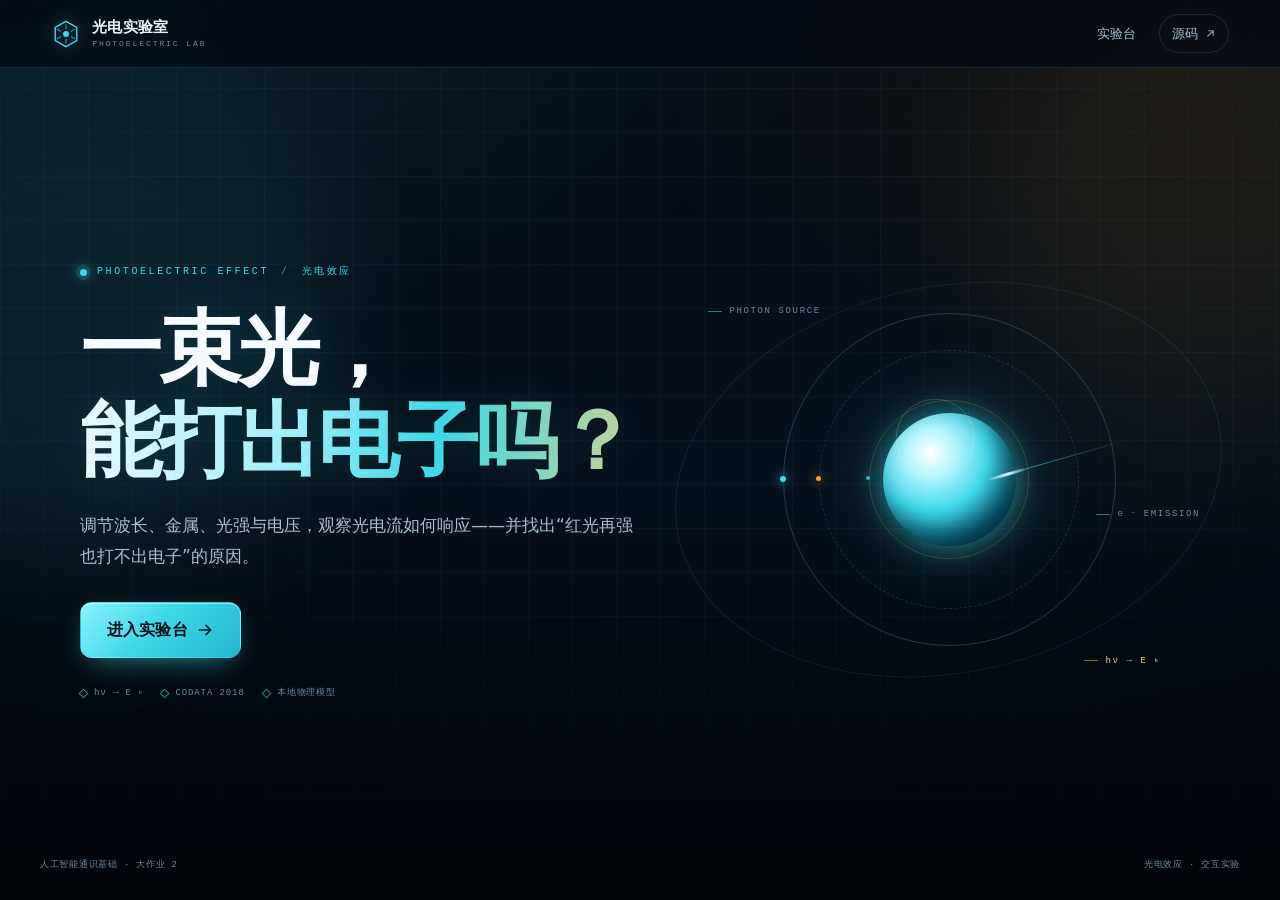
==== commit 38f03996: "feat: split landing and single-screen lab with micro world" ====
--- a/index.html
+++ b/index.html
@@ -3,28 +3,18 @@
 <head>
   <meta charset="utf-8">
   <meta name="viewport" content="width=device-width, initial-scale=1">
-  <meta name="description" content="光电效应交互实验台：调节波长、金属、光强与电压，观察光电流、遏止电压与 I–U 曲线的变化。">
-  <title>光电效应实验台 · 一束光能打出电子吗</title>
+  <meta name="description" content="光电效应交互实验台入口：调节波长、金属、光强与电压，观察光电流与遏止电压。">
+  <title>光电实验室 · 光电效应交互实验</title>
   <link rel="icon" href="data:,">
-  <link rel="stylesheet" href="vendor/katex/katex.min.css">
   <link rel="stylesheet" href="styles.css">
-  <script>
-    window.__errors = [];
-    window.addEventListener('error', function (e) {
-      window.__errors.push(String((e && (e.message || e.error)) || 'unknown error'));
-    });
-    window.addEventListener('unhandledrejection', function (e) {
-      window.__errors.push('unhandledrejection: ' + String(e && e.reason));
-    });
-  </script>
 </head>
-<body>
+<body class="landing-page">
   <div class="bg-grid" aria-hidden="true"></div>
   <div class="bg-glow bg-glow-a" aria-hidden="true"></div>
   <div class="bg-glow bg-glow-b" aria-hidden="true"></div>
 
   <header class="topbar">
-    <a class="brand" href="#top" aria-label="回到顶部">
+    <a class="brand" href="index.html" aria-label="光电实验室首页">
       <span class="brand-mark" aria-hidden="true">
         <svg viewBox="0 0 32 32" fill="none" stroke="currentColor" stroke-width="1.5">
           <path d="M16 2.5 27.5 9v14L16 29.5 4.5 23V9L16 2.5Z"/>
@@ -35,31 +25,28 @@
       <span class="brand-text">光电实验室<small>PHOTOELECTRIC LAB</small></span>
     </a>
     <nav aria-label="页面导航">
-      <a href="#lab"><span>01</span>实验台</a>
-      <a href="#data"><span>02</span>数据</a>
-      <a href="#principle"><span>03</span>原理</a>
+      <a href="lab.html">实验台</a>
       <a class="nav-ext" href="https://github.com/145896-dotcom/photoelectric-lab" target="_blank" rel="noopener">源码<svg viewBox="0 0 12 12" aria-hidden="true"><path d="M3 9 9 3M4 3h5v5" fill="none" stroke="currentColor" stroke-width="1.2" stroke-linecap="round" stroke-linejoin="round"/></svg></a>
     </nav>
   </header>
 
-  <main id="top">
+  <main class="landing">
     <section class="hero">
       <div class="hero-copy">
         <p class="eyebrow"><span class="pulse-dot" aria-hidden="true"></span>PHOTOELECTRIC EFFECT<span class="slash">/</span>光电效应</p>
         <h1>一束光，<br><span class="grad">能打出电子吗？</span></h1>
         <p class="lead">调节波长、金属、光强与电压，观察光电流如何响应——并找出“红光再强也打不出电子”的原因。</p>
         <div class="hero-actions">
-          <a class="btn btn-primary" href="#lab">进入实验台<svg viewBox="0 0 16 16" aria-hidden="true"><path d="M3 8h9M9 4l4 4-4 4" fill="none" stroke="currentColor" stroke-width="1.5" stroke-linecap="round" stroke-linejoin="round"/></svg></a>
-          <a class="btn btn-ghost" href="#principle">先看原理</a>
+          <a class="btn btn-primary btn-lg" href="lab.html">进入实验台<svg viewBox="0 0 16 16" aria-hidden="true"><path d="M3 8h9M9 4l4 4-4 4" fill="none" stroke="currentColor" stroke-width="1.5" stroke-linecap="round" stroke-linejoin="round"/></svg></a>
         </div>
-        <div class="hud" aria-label="实时状态">
-          <div class="hud-item"><span>λ</span><strong id="hud-lambda">400 nm</strong></div>
-          <div class="hud-item"><span>E</span><strong id="hud-energy">3.10 eV</strong></div>
-          <div class="hud-item"><span>STATUS</span><strong id="hud-status" data-state="ok">有光电流</strong></div>
+        <div class="landing-meta">
+          <span>hν → E<sub>k</sub></span>
+          <span>CODATA 2018</span>
+          <span>本地物理模型</span>
         </div>
       </div>
 
-      <div class="hero-visual" data-reveal>
+      <div class="hero-visual" aria-hidden="true">
         <div class="orb">
           <span class="ring r1"></span>
           <span class="ring r2"></span>
@@ -75,246 +62,11 @@
         <span class="visual-tag tag-c">hν → E<sub>k</sub></span>
       </div>
     </section>
-
-    <section id="lab" class="section lab">
-      <div class="section-head">
-        <p class="section-kicker"><span>01</span>EXPERIMENT</p>
-        <h2>实验台</h2>
-        <p>四个控件对应四个物理量，读数区与曲线会同步变化。</p>
-      </div>
-
-      <div class="console" data-reveal>
-        <div class="console-bar">
-          <span class="console-dots" aria-hidden="true"><i></i><i></i><i></i></span>
-          <span class="console-title">PHOTOELECTRIC WORKBENCH <em>v1.0</em></span>
-          <span class="console-live"><i></i>LIVE MODEL</span>
-        </div>
-        <div class="console-body">
-          <div class="lab-grid">
-            <aside class="panel controls" aria-label="实验参数">
-              <div class="control">
-                <div class="control-top">
-                  <span class="control-icon" aria-hidden="true">
-                    <svg viewBox="0 0 24 24" fill="none" stroke="currentColor" stroke-width="1.5" stroke-linecap="round">
-                      <path d="M2 12c2.2 0 2.2-5.5 4.5-5.5S9 17.5 11.5 17.5 14 6.5 16.5 6.5 19 12 22 12"/>
-                    </svg>
-                  </span>
-                  <label for="lambda">波长 <em>λ</em></label>
-                  <output id="lambda-out" for="lambda">400 nm</output>
-                </div>
-                <input type="range" id="lambda" min="200" max="700" step="5" value="400">
-                <div class="scale"><span>200 nm 紫外</span><span>700 nm 红</span></div>
-              </div>
-
-              <div class="control">
-                <div class="control-top">
-                  <span class="control-icon" aria-hidden="true">
-                    <svg viewBox="0 0 24 24" fill="none" stroke="currentColor" stroke-width="1.5" stroke-linejoin="round">
-                      <path d="M12 3 3 7.5l9 4.5 9-4.5L12 3Z"/><path d="m3 12 9 4.5 9-4.5"/><path d="m3 16.5 9 4.5 9-4.5"/>
-                    </svg>
-                  </span>
-                  <label for="metal">金属 <em>W</em></label>
-                </div>
-                <div class="select-wrap">
-                  <select id="metal" aria-label="选择金属"></select>
-                  <svg class="select-arrow" viewBox="0 0 12 12" aria-hidden="true"><path d="m2 4 4 4 4-4" fill="none" stroke="currentColor" stroke-width="1.4" stroke-linecap="round" stroke-linejoin="round"/></svg>
-                </div>
-                <p class="hint" id="metal-hint">—</p>
-              </div>
-
-              <div class="control">
-                <div class="control-top">
-                  <span class="control-icon" aria-hidden="true">
-                    <svg viewBox="0 0 24 24" fill="none" stroke="currentColor" stroke-width="1.5" stroke-linecap="round">
-                      <circle cx="12" cy="12" r="4"/><path d="M12 2v2M12 20v2M2 12h2M20 12h2M4.9 4.9l1.4 1.4M17.7 17.7l1.4 1.4M19.1 4.9l-1.4 1.4M6.3 17.7l-1.4 1.4"/>
-                    </svg>
-                  </span>
-                  <label for="intensity">光强 <em>I₀</em></label>
-                  <output id="intensity-out" for="intensity">100%</output>
-                </div>
-                <input type="range" id="intensity" min="0" max="100" step="1" value="100">
-                <p class="hint">光强只改变电子数目，不改变单电子能量。</p>
-              </div>
-
-              <div class="control">
-                <div class="control-top">
-                  <span class="control-icon" aria-hidden="true">
-                    <svg viewBox="0 0 24 24" fill="none" stroke="currentColor" stroke-width="1.5" stroke-linejoin="round">
-                      <path d="M13 2 4.5 13.5H11L10 22l8.5-11.5H12L13 2Z"/>
-                    </svg>
-                  </span>
-                  <label for="bias">电压 <em>U</em></label>
-                  <output id="bias-out" for="bias">0.00 V</output>
-                </div>
-                <input type="range" id="bias" min="-3" max="3" step="0.05" value="0">
-                <div class="scale"><span>−3 V 反向</span><span>+3 V 正向</span></div>
-              </div>
-
-              <div class="presets" role="group" aria-label="预设场景">
-                <button type="button" class="btn btn-preset" id="preset-red" aria-pressed="false"><span>红光强光</span><em>650 nm</em></button>
-                <button type="button" class="btn btn-preset" id="preset-uv" aria-pressed="false"><span>紫外弱光</span><em>250 nm</em></button>
-                <button type="button" class="btn btn-preset" id="preset-cutoff" aria-pressed="false"><span>刚好截止</span><em>−0.96 V</em></button>
-                <button type="button" class="btn btn-preset" id="preset-reverse" aria-pressed="false"><span>反向截止</span><em>−1.20 V</em></button>
-              </div>
-            </aside>
-
-            <div class="panel stage">
-              <canvas id="lab-canvas" role="img" aria-label="光子从光源射向金属，逸出电子飞向阳极的示意图"></canvas>
-              <span class="corner tl" aria-hidden="true"></span>
-              <span class="corner tr" aria-hidden="true"></span>
-              <span class="corner bl" aria-hidden="true"></span>
-              <span class="corner br" aria-hidden="true"></span>
-              <div class="stage-legend">
-                <span><i class="dot photon"></i>光子</span>
-                <span><i class="dot electron"></i>光电子</span>
-                <span><i class="dot plate"></i>金属（阴极）</span>
-              </div>
-            </div>
-
-            <aside class="panel readouts" aria-live="polite" aria-label="实时读数">
-              <div class="readout"><span>波长 λ</span><strong id="r-lambda">400 nm</strong></div>
-              <div class="readout"><span>频率 ν</span><strong id="r-nu">—</strong></div>
-              <div class="readout"><span>光子能量 E</span><strong id="r-energy">—</strong></div>
-              <div class="readout"><span>逸出功 W</span><strong id="r-work">—</strong></div>
-              <div class="readout"><span>最大初动能 E<sub>k</sub></span><strong id="r-kinetic">—</strong></div>
-              <div class="readout"><span>遏止电压 U<sub>0</sub></span><strong id="r-u0">—</strong></div>
-              <div class="readout readout-accent"><span>光电流 I</span><strong id="r-current">—</strong></div>
-              <div class="status" id="status" data-state="ok">—</div>
-              <p class="status-detail" id="status-detail"></p>
-              <p class="readout-foot">MODEL · hν − W = E<sub>k</sub> &nbsp;/&nbsp; eU<sub>0</sub> = E<sub>k</sub></p>
-            </aside>
-          </div>
-
-          <div class="panel chart-panel">
-            <div class="chart-head">
-              <div>
-                <p class="chart-kicker">I–U CHARACTERISTIC</p>
-                <h3>光电流–电压特性</h3>
-              </div>
-              <p class="chart-note">虚线为遏止电压 −U<sub>0</sub>，圆点为当前工作点。</p>
-            </div>
-            <div class="chart-wrap">
-              <canvas id="iv-chart" role="img" aria-label="光电流随电压变化的关系曲线"></canvas>
-            </div>
-          </div>
-        </div>
-      </div>
-    </section>
-
-    <section id="data" class="section data">
-      <div class="section-head">
-        <p class="section-kicker"><span>02</span>DATA LOG</p>
-        <h2>把你的测量记下来</h2>
-        <p>记录当前参数与读数，导出 CSV 可直接粘进报告表格。</p>
-      </div>
-      <div class="data-actions">
-        <button type="button" class="btn btn-primary" id="record">
-          <svg viewBox="0 0 16 16" aria-hidden="true"><path d="M8 3v10M3 8h10" fill="none" stroke="currentColor" stroke-width="1.6" stroke-linecap="round"/></svg>
-          记录当前参数
-        </button>
-        <button type="button" class="btn btn-ghost" id="export">
-          <svg viewBox="0 0 16 16" aria-hidden="true"><path d="M8 2v8M5 7l3 3 3-3M3 13h10" fill="none" stroke="currentColor" stroke-width="1.4" stroke-linecap="round" stroke-linejoin="round"/></svg>
-          导出 CSV
-        </button>
-        <span class="data-count" id="data-count">0 条记录</span>
-      </div>
-      <div class="table-wrap">
-        <table id="data-table">
-          <thead>
-            <tr>
-              <th scope="col">#</th>
-              <th scope="col">金属</th>
-              <th scope="col">λ / nm</th>
-              <th scope="col">光强 / %</th>
-              <th scope="col">U / V</th>
-              <th scope="col">E / eV</th>
-              <th scope="col">E<sub>k</sub> / eV</th>
-              <th scope="col">I / μA</th>
-            </tr>
-          </thead>
-          <tbody></tbody>
-        </table>
-      </div>
-    </section>
-
-    <section id="principle" class="section principle">
-      <div class="section-head">
-        <p class="section-kicker"><span>03</span>THEORY</p>
-        <h2>为什么红光再强也不行</h2>
-        <p>光子能量由频率决定；光强只决定“来多少个光子”。</p>
-      </div>
-
-      <div class="takeaway" data-reveal>
-        <span class="takeaway-kicker">KEY IDEA</span>
-        <p><strong>频率</strong>决定能不能打出电子、打出的电子多快；<strong>光强</strong>只决定打出多少个电子。</p>
-      </div>
-
-      <div class="formula-grid" data-reveal>
-        <div class="formula-card">
-          <span class="card-index">01</span>
-          <p class="formula-label">光子能量</p>
-          <div class="formula" data-tex="E = h\nu = \dfrac{hc}{\lambda}">E = hν = hc/λ</div>
-          <p class="formula-note">λ 越短，单光子能量越大</p>
-        </div>
-        <div class="formula-card">
-          <span class="card-index">02</span>
-          <p class="formula-label">最大初动能</p>
-          <div class="formula" data-tex="E_k = h\nu - W">Ek = hν − W</div>
-          <p class="formula-note">只有 hν &gt; W 时才有电子逸出</p>
-        </div>
-        <div class="formula-card">
-          <span class="card-index">03</span>
-          <p class="formula-label">遏止电压</p>
-          <div class="formula" data-tex="eU_0 = E_k">eU0 = Ek</div>
-          <p class="formula-note">反向电压到 −U₀ 时电流归零</p>
-        </div>
-      </div>
-
-      <div class="misconceptions" data-reveal>
-        <article class="misconception">
-          <span class="m-index">01</span>
-          <h3>“光更强，电子更快”</h3>
-          <p>错。光强增加的是单位时间的光子数，饱和电流变大；单个光子的能量仍由频率决定，最大初动能不变。</p>
-        </article>
-        <article class="misconception">
-          <span class="m-index">02</span>
-          <h3>“照久一点总能打出电子”</h3>
-          <p>错。当 <span class="inline-formula" data-tex="h\nu < W">hν &lt; W</span> 时，一个光子给不了足够的能量，照多久都不会有电子逸出。</p>
-        </article>
-        <article class="misconception">
-          <span class="m-index">03</span>
-          <h3>“遏止电压和光强有关”</h3>
-          <p>错。遏止电压只由频率和金属的逸出功决定：<span class="inline-formula" data-tex="U_0 = (h\nu - W)/e">U0 = (hν − W)/e</span>。</p>
-        </article>
-      </div>
-
-      <div class="model-note">
-        <h3>模型说明</h3>
-        <p>本页 I–U 曲线采用教学简化：反向电压下电流线性衰减至零，正向电压下取饱和平台。真实曲线在拐点附近更圆滑，饱和段也会轻微上翘；这不影响 U<sub>0</sub> 与 I<sub>sat</sub> 的读数。逸出功取 CRC 常用值，不同晶面约有 ±0.1 eV 差异。</p>
-      </div>
-    </section>
   </main>
 
-  <footer class="footer">
-    <div class="footer-brand">
-      <span class="brand-mark small" aria-hidden="true">
-        <svg viewBox="0 0 32 32" fill="none" stroke="currentColor" stroke-width="1.5">
-          <path d="M16 2.5 27.5 9v14L16 29.5 4.5 23V9L16 2.5Z"/>
-          <circle cx="16" cy="16" r="3.2" fill="currentColor" stroke="none"/>
-        </svg>
-      </span>
-      <span>光电实验室 <em>PHOTOELECTRIC LAB</em></span>
-    </div>
-    <p>常数：CODATA 2018；逸出功：CRC Handbook 常用值。</p>
-    <p>本地物理模型计算 · 无后端 · 无数据上传</p>
+  <footer class="landing-footer">
+    <span>人工智能通识基础 · 大作业 2</span>
+    <span>光电效应 · 交互实验</span>
   </footer>
-
-  <noscript><p class="noscript">本页的读数与曲线需要 JavaScript 计算，请启用后刷新。</p></noscript>
-
-  <script src="vendor/katex/katex.min.js"></script>
-  <script src="vendor/chart.umd.js"></script>
-  <script src="config.js"></script>
-  <script src="physics.js"></script>
-  <script src="app.js"></script>
 </body>
 </html>
--- a/styles.css
+++ b/styles.css
@@ -825,3 +825,223 @@
   *, *::before, *::after { animation-duration: 0.01ms !important; animation-iteration-count: 1 !important; transition-duration: 0.01ms !important; }
   [data-reveal] { opacity: 1; transform: none; }
 }
+
+/* =========================================================
+   Landing page
+   ========================================================= */
+.topbar nav a.is-active { color: #fff; background: rgba(63, 216, 232, 0.08); border-color: rgba(63, 216, 232, 0.28); }
+.topbar nav a.is-active::before { content: ""; width: 5px; height: 5px; border-radius: 50%; background: var(--cyan); box-shadow: 0 0 8px var(--cyan); }
+
+.landing { width: min(1240px, calc(100% - 2 * clamp(18px, 4vw, 40px))); margin: 0 auto; }
+.landing .hero { min-height: calc(100dvh - 110px); padding-top: clamp(24px, 5vw, 56px); padding-bottom: 24px; }
+.btn-lg { min-height: 56px; padding: 14px 26px; font-size: 16px; border-radius: 12px; }
+.btn-lg svg { width: 18px; height: 18px; }
+.landing-meta { display: flex; flex-wrap: wrap; gap: 18px; margin-top: 28px; font-family: var(--mono); font-size: 9px; letter-spacing: 0.1em; color: var(--muted); }
+.landing-meta span { display: inline-flex; align-items: center; gap: 7px; }
+.landing-meta span::before { content: ""; width: 5px; height: 5px; border: 1px solid rgba(63, 216, 232, 0.6); transform: rotate(45deg); }
+.landing-footer {
+  width: min(1240px, calc(100% - 2 * clamp(18px, 4vw, 40px)));
+  margin: 0 auto;
+  padding: 0 0 20px;
+  display: flex;
+  justify-content: space-between;
+  gap: 12px;
+  font-family: var(--mono);
+  font-size: 9px;
+  letter-spacing: 0.08em;
+  color: var(--muted);
+  position: relative;
+  z-index: 2;
+}
+
+/* =========================================================
+   Lab dashboard (single screen)
+   ========================================================= */
+.lab-page { height: 100dvh; overflow: hidden; }
+.lab-page .bg-grid { opacity: 0.7; }
+.lab-shell {
+  position: relative;
+  z-index: 2;
+  height: calc(100dvh - 69px);
+  display: flex;
+  flex-direction: column;
+  gap: 8px;
+  padding: 8px clamp(12px, 2vw, 24px) 10px;
+}
+
+.lab-head { flex: 0 0 auto; display: flex; align-items: flex-end; justify-content: space-between; gap: 14px; padding: 0 2px; }
+.lab-title .section-kicker { margin: 0 0 3px; font-size: 9px; letter-spacing: 0.2em; }
+.lab-title h1 { font-size: clamp(20px, 2.1vw, 28px); letter-spacing: -0.02em; line-height: 1.1; }
+.lab-head-right { display: flex; align-items: center; gap: 10px; }
+.head-status {
+  display: inline-flex;
+  align-items: center;
+  gap: 7px;
+  padding: 6px 12px;
+  border-radius: 999px;
+  border: 1px solid var(--line);
+  font-size: 11px;
+  font-weight: 600;
+  color: var(--muted);
+  background: rgba(255, 255, 255, 0.02);
+  white-space: nowrap;
+}
+.head-status::before { content: ""; width: 6px; height: 6px; border-radius: 50%; background: currentColor; box-shadow: 0 0 9px currentColor; }
+.head-status[data-state="ok"] { color: var(--green); border-color: rgba(70, 224, 168, 0.3); background: rgba(70, 224, 168, 0.06); }
+.head-status[data-state="none"] { color: var(--danger); border-color: rgba(255, 107, 107, 0.3); background: rgba(255, 107, 107, 0.06); }
+.head-status[data-state="critical"] { color: var(--amber); border-color: rgba(245, 165, 36, 0.32); background: rgba(245, 165, 36, 0.06); }
+.btn-sm { min-height: 34px; padding: 6px 12px; font-size: 12px; border-radius: 9px; }
+
+.lab-page .lab-grid {
+  flex: 1 1 auto;
+  min-height: 0;
+  display: grid;
+  grid-template-columns: 262px minmax(0, 1fr) 258px;
+  grid-template-rows: minmax(0, 1fr) clamp(190px, 24vh, 228px);
+  gap: 10px;
+  align-items: stretch;
+}
+.lab-page .controls { grid-column: 1; grid-row: 1 / span 2; padding: 12px; gap: 14px; justify-content: center; overflow: auto; }
+.lab-page .stage { grid-column: 2; grid-row: 1; min-height: 0; height: 100%; }
+.lab-page .readouts { grid-column: 3; grid-row: 1; padding: 10px 12px; overflow: auto; }
+.lab-page .tabs-panel { grid-column: 2; grid-row: 2; }
+.lab-page .micro-panel { grid-column: 3; grid-row: 2; }
+
+/* compact controls */
+.lab-page .control { gap: 5px; }
+.lab-page .control-top { grid-template-columns: 20px 1fr auto; gap: 7px; }
+.lab-page .control-icon { width: 20px; height: 20px; }
+.lab-page .control-icon svg { width: 16px; height: 16px; }
+.lab-page .control label { font-size: 12px; }
+.lab-page .control output { font-size: 11px; padding: 2px 6px; }
+.lab-page input[type="range"] { height: 18px; }
+.lab-page input[type="range"]::-webkit-slider-thumb { width: 13px; height: 13px; margin-top: -5px; }
+.lab-page .scale { font-size: 8px; }
+.lab-page .hint { font-size: 10px; line-height: 1.4; }
+.lab-page .select-wrap select { padding: 8px 30px 8px 10px; font-size: 12px; }
+.lab-page .presets { gap: 6px; padding-top: 9px; margin-top: 2px; }
+.lab-page .btn-preset { min-height: 38px; padding: 5px 8px; font-size: 11px; }
+.lab-page .btn-preset em { font-size: 8px; }
+.control-note {
+  border-top: 1px dashed var(--line);
+  padding-top: 8px;
+  display: grid;
+  gap: 3px;
+}
+.control-note span { font-family: var(--mono); font-size: 8px; letter-spacing: 0.16em; color: var(--cyan); margin-bottom: 2px; }
+.control-note p { font-size: 10px; line-height: 1.5; color: var(--muted); }
+.control-note b { color: var(--text-2); font-weight: 400; margin-right: 5px; }
+
+/* compact readouts */
+.lab-page .readout { padding: 5px 0; font-size: 11px; }
+.lab-page .readout strong { font-size: 12px; }
+.lab-page .readout-accent { padding-top: 7px; }
+.lab-page .readout-accent strong { font-size: 17px; }
+.lab-page .status { margin-top: 8px; padding: 5px 8px; font-size: 11px; }
+.lab-page .status-detail { margin-top: 6px; font-size: 10px; line-height: 1.45; min-height: 0; }
+
+/* compact stage */
+.lab-page #lab-canvas { height: 100%; }
+.lab-page .stage-legend { left: 10px; bottom: 9px; font-size: 8px; padding: 4px 7px; }
+.lab-page .corner { width: 14px; height: 14px; }
+
+/* tabs */
+.tabs-panel { display: flex; flex-direction: column; min-height: 0; padding: 8px 10px 9px; }
+.tabs-head { flex: 0 0 auto; display: flex; align-items: center; justify-content: space-between; gap: 10px; }
+.tabs { display: flex; gap: 3px; }
+.tab-btn {
+  border: 1px solid transparent;
+  background: transparent;
+  color: var(--muted);
+  font-size: 11px;
+  padding: 4px 9px;
+  border-radius: 7px;
+  transition: color 0.2s ease, background 0.2s ease, border-color 0.2s ease;
+}
+.tab-btn:hover { color: var(--text); background: rgba(63, 216, 232, 0.05); }
+.tab-btn.is-active { color: #fff; background: rgba(63, 216, 232, 0.09); border-color: rgba(63, 216, 232, 0.28); }
+.tabs-note { font-family: var(--mono); font-size: 8px; letter-spacing: 0.05em; color: var(--muted); white-space: nowrap; }
+.tab-body { flex: 1 1 auto; min-height: 0; position: relative; margin-top: 6px; }
+.tab-pane { display: none; height: 100%; min-height: 0; }
+.tab-pane.is-active { display: flex; flex-direction: column; }
+.tab-pane[data-pane="curve"] .chart-wrap { flex: 1 1 auto; height: 100%; min-height: 0; }
+.tab-pane[data-pane="data"] .data-actions { margin-bottom: 6px; flex: 0 0 auto; }
+.tab-pane[data-pane="data"] .table-wrap { flex: 1 1 auto; min-height: 0; overflow: auto; }
+.tab-pane[data-pane="data"] table { font-size: 10px; }
+.tab-pane[data-pane="data"] th, .tab-pane[data-pane="data"] td { padding: 6px 9px; }
+.theory-grid { display: grid; grid-template-columns: repeat(3, minmax(0, 1fr)); gap: 7px; flex: 0 0 auto; }
+.theory-card {
+  position: relative;
+  border: 1px solid var(--line);
+  border-radius: 9px;
+  background: rgba(7, 17, 30, 0.6);
+  padding: 7px 9px;
+  min-width: 0;
+}
+.theory-card > span { position: absolute; top: 5px; right: 7px; font-family: var(--mono); font-size: 7px; color: var(--muted); }
+.theory-card .formula { font-size: 12px; text-align: left; }
+.theory-card p { margin-top: 2px; font-size: 9px; color: var(--muted); }
+.theory-line { margin-top: 6px; font-size: 11px; color: var(--text-2); }
+.theory-line strong { color: #fff; }
+.theory-list { margin: 4px 0 0; padding: 0; list-style: none; display: flex; flex-wrap: wrap; gap: 4px 14px; }
+.theory-list li { font-size: 9px; color: var(--muted); }
+.theory-list li::before { content: "·"; color: var(--cyan); margin-right: 4px; }
+
+/* micro world */
+.micro-panel { display: flex; flex-direction: column; gap: 4px; min-height: 0; padding: 8px 10px 7px; }
+.micro-head { flex: 0 0 auto; display: flex; align-items: center; justify-content: space-between; gap: 8px; }
+.micro-title { display: flex; align-items: baseline; gap: 6px; min-width: 0; }
+.micro-title h2 { font-size: 11px; font-weight: 600; color: var(--text); white-space: nowrap; }
+.micro-kicker { font-family: var(--mono); font-size: 7px; letter-spacing: 0.16em; color: var(--cyan); }
+.micro-live { display: inline-flex; align-items: center; gap: 5px; font-family: var(--mono); font-size: 8px; color: var(--green); }
+.micro-live i { width: 5px; height: 5px; border-radius: 50%; background: var(--green); box-shadow: 0 0 8px var(--green); animation: pulse 2.2s ease-in-out infinite; }
+#micro-canvas { flex: 1 1 auto; min-height: 0; width: 100%; display: block; }
+.micro-note { flex: 0 0 auto; font-family: var(--mono); font-size: 8px; line-height: 1.4; color: var(--muted); white-space: normal; min-height: 11px; }
+.micro-note[data-state="ok"] { color: var(--green); }
+.micro-note[data-state="none"] { color: var(--danger); }
+.micro-note[data-state="critical"] { color: var(--amber); }
+
+/* responsive: below 1100 allow scrolling */
+@media (max-width: 1100px) {
+  body.lab-page { height: auto; overflow: auto; }
+  .lab-shell { height: auto; min-height: 0; }
+  .lab-head { align-items: flex-start; flex-direction: column; gap: 8px; }
+  .lab-head-right { width: 100%; justify-content: space-between; }
+  .lab-page .lab-grid { display: flex; flex-direction: column; }
+  .lab-page .controls, .lab-page .stage, .lab-page .readouts, .lab-page .tabs-panel, .lab-page .micro-panel {
+    grid-column: auto; grid-row: auto;
+  }
+  .lab-page .stage { height: 380px; }
+  .lab-page .readouts { display: grid; grid-template-columns: 1fr 1fr; gap: 0 16px; }
+  .lab-page .readout-accent { grid-column: 1 / -1; }
+  .lab-page .status, .lab-page .status-detail { grid-column: 1 / -1; }
+  .lab-page .tabs-panel { height: 330px; }
+  .lab-page .micro-panel { height: 250px; }
+  .lab-page .controls { overflow: visible; }
+}
+
+@media (max-width: 720px) {
+  .lab-title h1 { font-size: 24px; }
+  .lab-title .section-kicker { font-size: 8px; letter-spacing: 0.14em; }
+  .lab-shell { padding: 8px 12px 12px; }
+  .lab-page .stage { height: 340px; }
+  .lab-page .tabs-panel { height: 340px; }
+  .lab-page .micro-panel { height: 240px; }
+  .landing .hero { min-height: calc(100dvh - 120px); }
+  .landing-footer { flex-direction: column; gap: 4px; }
+  .theory-list { display: none; }
+}
+
+@media (max-height: 920px) and (min-width: 1101px) {
+  .lab-title .section-kicker { display: none; }
+  .lab-head { align-items: center; }
+  .lab-title h1 { font-size: clamp(20px, 2vw, 24px); }
+  .lab-shell { gap: 7px; padding-top: 7px; padding-bottom: 10px; }
+}
+
+@media (max-width: 520px) {
+  .lab-head-right .btn-sm { display: none; }
+  .lab-page .readouts { grid-template-columns: 1fr 1fr; }
+  .tabs-note { display: none; }
+  .theory-grid { grid-template-columns: 1fr; }
+}
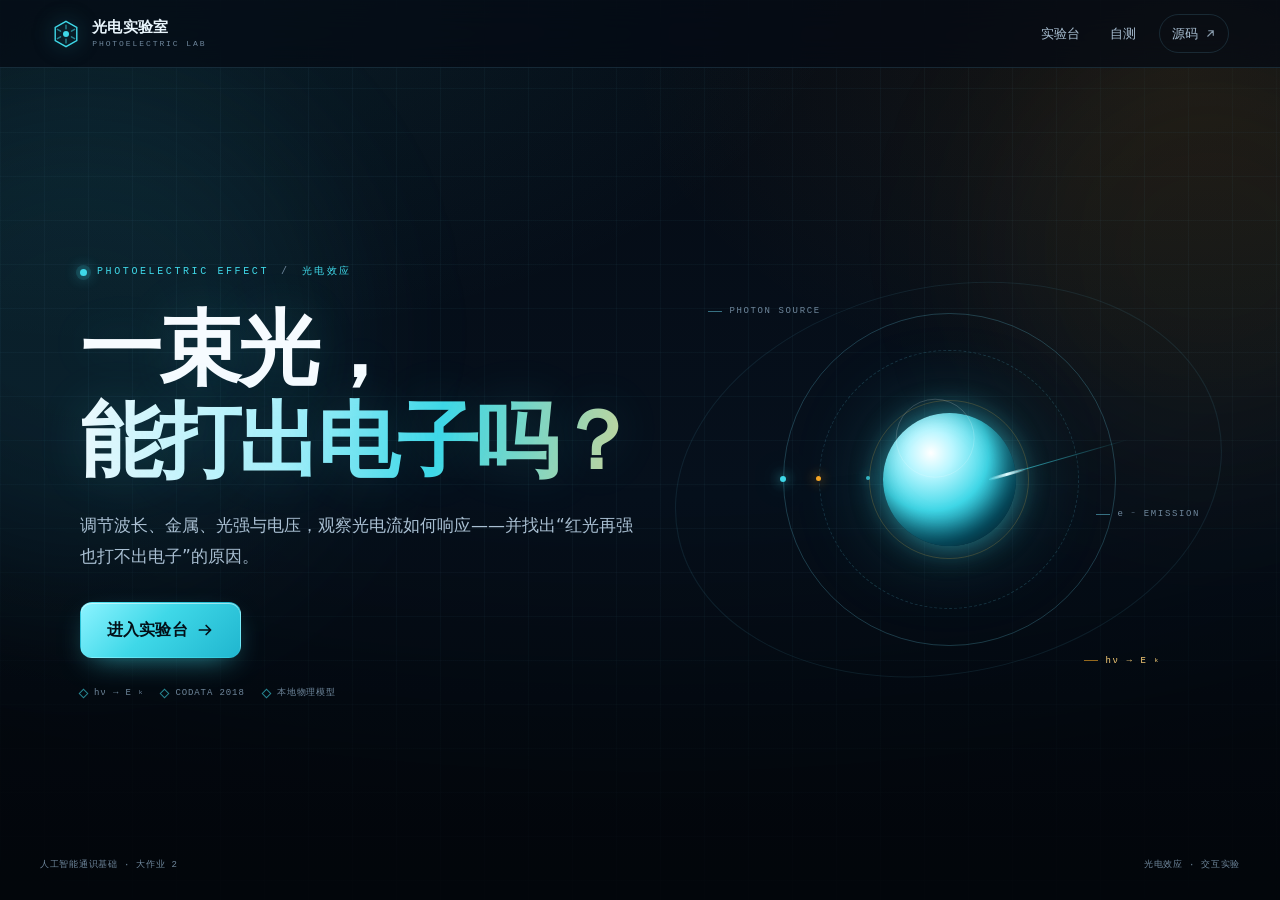
==== commit 80d6bcd2: "feat: add quiz page and persistent lab records" ====
--- a/index.html
+++ b/index.html
@@ -6,7 +6,7 @@
   <meta name="description" content="光电效应交互实验台入口：调节波长、金属、光强与电压，观察光电流与遏止电压。">
   <title>光电实验室 · 光电效应交互实验</title>
   <link rel="icon" href="data:,">
-  <link rel="stylesheet" href="styles.css">
+  <link rel="stylesheet" href="styles.css?v=8">
 </head>
 <body class="landing-page">
   <div class="bg-grid" aria-hidden="true"></div>
@@ -26,6 +26,7 @@
     </a>
     <nav aria-label="页面导航">
       <a href="lab.html">实验台</a>
+      <a href="quiz.html">自测</a>
       <a class="nav-ext" href="https://github.com/145896-dotcom/photoelectric-lab" target="_blank" rel="noopener">源码<svg viewBox="0 0 12 12" aria-hidden="true"><path d="M3 9 9 3M4 3h5v5" fill="none" stroke="currentColor" stroke-width="1.2" stroke-linecap="round" stroke-linejoin="round"/></svg></a>
     </nav>
   </header>
--- a/styles.css
+++ b/styles.css
@@ -897,15 +897,16 @@
   min-height: 0;
   display: grid;
   grid-template-columns: 262px minmax(0, 1fr) 258px;
-  grid-template-rows: minmax(0, 1fr) clamp(190px, 24vh, 228px);
+  grid-template-rows: minmax(0, 1fr) clamp(210px, 26vh, 252px);
   gap: 10px;
   align-items: stretch;
 }
 .lab-page .controls { grid-column: 1; grid-row: 1 / span 2; padding: 12px; gap: 14px; justify-content: center; overflow: auto; }
 .lab-page .stage { grid-column: 2; grid-row: 1; min-height: 0; height: 100%; }
 .lab-page .readouts { grid-column: 3; grid-row: 1; padding: 10px 12px; overflow: auto; }
-.lab-page .tabs-panel { grid-column: 2; grid-row: 2; }
-.lab-page .micro-panel { grid-column: 3; grid-row: 2; }
+.lab-page .bottom-band { grid-column: 2 / 4; grid-row: 2; display: grid; grid-template-columns: minmax(0, 1.35fr) minmax(0, 1fr); gap: 10px; min-height: 0; }
+.lab-page .tabs-panel { grid-column: auto; grid-row: auto; }
+.lab-page .micro-panel { grid-column: auto; grid-row: auto; }
 
 /* compact controls */
 .lab-page .control { gap: 5px; }
@@ -995,7 +996,15 @@
 .micro-kicker { font-family: var(--mono); font-size: 7px; letter-spacing: 0.16em; color: var(--cyan); }
 .micro-live { display: inline-flex; align-items: center; gap: 5px; font-family: var(--mono); font-size: 8px; color: var(--green); }
 .micro-live i { width: 5px; height: 5px; border-radius: 50%; background: var(--green); box-shadow: 0 0 8px var(--green); animation: pulse 2.2s ease-in-out infinite; }
-#micro-canvas { flex: 1 1 auto; min-height: 0; width: 100%; display: block; }
+.micro-body { flex: 1 1 auto; min-height: 0; display: flex; gap: 8px; }
+#micro-canvas { flex: 1.55; min-width: 0; min-height: 0; width: 100%; display: block; }
+.energy-level { flex: 1; min-width: 0; display: flex; flex-direction: column; gap: 2px; padding-left: 8px; border-left: 1px dashed var(--line); }
+.energy-label { font-family: var(--mono); font-size: 7px; letter-spacing: 0.12em; color: var(--cyan); }
+#energy-canvas { flex: 1 1 auto; min-height: 0; width: 100%; display: block; }
+.energy-note { font-family: var(--mono); font-size: 7px; color: var(--muted); white-space: nowrap; overflow: hidden; text-overflow: ellipsis; }
+.energy-note[data-state="ok"] { color: var(--green); }
+.energy-note[data-state="none"] { color: var(--danger); }
+.energy-note[data-state="critical"] { color: var(--amber); }
 .micro-note { flex: 0 0 auto; font-family: var(--mono); font-size: 8px; line-height: 1.4; color: var(--muted); white-space: normal; min-height: 11px; }
 .micro-note[data-state="ok"] { color: var(--green); }
 .micro-note[data-state="none"] { color: var(--danger); }
@@ -1008,15 +1017,16 @@
   .lab-head { align-items: flex-start; flex-direction: column; gap: 8px; }
   .lab-head-right { width: 100%; justify-content: space-between; }
   .lab-page .lab-grid { display: flex; flex-direction: column; }
-  .lab-page .controls, .lab-page .stage, .lab-page .readouts, .lab-page .tabs-panel, .lab-page .micro-panel {
+  .lab-page .controls, .lab-page .stage, .lab-page .readouts, .lab-page .bottom-band, .lab-page .tabs-panel, .lab-page .micro-panel {
     grid-column: auto; grid-row: auto;
   }
   .lab-page .stage { height: 380px; }
   .lab-page .readouts { display: grid; grid-template-columns: 1fr 1fr; gap: 0 16px; }
   .lab-page .readout-accent { grid-column: 1 / -1; }
   .lab-page .status, .lab-page .status-detail { grid-column: 1 / -1; }
+  .lab-page .bottom-band { display: flex; flex-direction: column; gap: 10px; }
   .lab-page .tabs-panel { height: 330px; }
-  .lab-page .micro-panel { height: 250px; }
+  .lab-page .micro-panel { height: 300px; }
   .lab-page .controls { overflow: visible; }
 }
 
@@ -1026,7 +1036,7 @@
   .lab-shell { padding: 8px 12px 12px; }
   .lab-page .stage { height: 340px; }
   .lab-page .tabs-panel { height: 340px; }
-  .lab-page .micro-panel { height: 240px; }
+  .lab-page .micro-panel { height: 300px; }
   .landing .hero { min-height: calc(100dvh - 120px); }
   .landing-footer { flex-direction: column; gap: 4px; }
   .theory-list { display: none; }
@@ -1045,3 +1055,145 @@
   .tabs-note { display: none; }
   .theory-grid { grid-template-columns: 1fr; }
 }
+
+/* =========================================================
+   Quiz page
+   ========================================================= */
+.quiz-page { min-height: 100dvh; overflow: auto; }
+.quiz-shell {
+  position: relative;
+  z-index: 2;
+  width: min(1120px, calc(100% - 2 * clamp(18px, 4vw, 40px)));
+  margin: 0 auto;
+  padding: clamp(26px, 5vw, 46px) 0 56px;
+}
+.quiz-head { display: flex; align-items: flex-end; justify-content: space-between; gap: 24px; margin-bottom: 22px; }
+.quiz-head .section-kicker { margin-bottom: 8px; }
+.quiz-head h1 { font-size: clamp(30px, 4.2vw, 50px); line-height: 1.12; letter-spacing: -0.03em; }
+.quiz-lead { margin-top: 10px; max-width: 520px; color: var(--text-2); font-size: 13px; line-height: 1.7; }
+.quiz-best {
+  flex: 0 0 auto;
+  min-width: 118px;
+  padding: 12px 16px;
+  border: 1px solid var(--line);
+  border-radius: 14px;
+  background: linear-gradient(180deg, rgba(63, 216, 232, 0.06), rgba(7, 17, 30, 0.4));
+  text-align: right;
+}
+.quiz-best span { display: block; font-family: var(--mono); font-size: 8px; letter-spacing: 0.18em; color: var(--cyan); }
+.quiz-best strong { display: block; margin: 2px 0; font-family: var(--mono); font-size: 24px; line-height: 1.2; color: #fff; }
+.quiz-best em { font-style: normal; font-size: 9px; color: var(--muted); }
+
+.quiz-grid { display: grid; grid-template-columns: minmax(0, 1fr) 300px; gap: 14px; align-items: start; }
+.quiz-card { display: flex; flex-direction: column; min-height: 520px; padding: clamp(18px, 2.6vw, 28px); }
+.quiz-meta { display: flex; align-items: center; justify-content: space-between; gap: 10px; font-family: var(--mono); font-size: 9px; letter-spacing: 0.12em; color: var(--muted); }
+.quiz-tag { padding: 3px 8px; border: 1px solid rgba(63, 216, 232, 0.3); border-radius: 999px; color: var(--cyan); letter-spacing: 0.08em; }
+.quiz-progress { height: 3px; margin: 10px 0 22px; border-radius: 999px; background: rgba(104, 190, 220, 0.12); overflow: hidden; }
+.quiz-progress i { display: block; width: 0; height: 100%; border-radius: inherit; background: linear-gradient(90deg, var(--cyan), var(--green)); transition: width 0.35s ease; }
+.quiz-card h2 { margin-bottom: 18px; font-size: clamp(18px, 2vw, 22px); line-height: 1.55; color: #fff; }
+.quiz-options { display: grid; gap: 8px; }
+.quiz-option {
+  display: flex;
+  align-items: center;
+  gap: 12px;
+  width: 100%;
+  padding: 12px 14px;
+  border: 1px solid var(--line);
+  border-radius: 10px;
+  background: rgba(7, 17, 30, 0.5);
+  color: var(--text-2);
+  font-size: 13px;
+  text-align: left;
+  transition: border-color 0.2s ease, background 0.2s ease, transform 0.2s ease;
+}
+.quiz-option:hover:not(:disabled) { border-color: rgba(63, 216, 232, 0.55); background: rgba(63, 216, 232, 0.05); transform: translateY(-1px); }
+.quiz-option:disabled { cursor: default; }
+.quiz-letter {
+  flex: 0 0 auto;
+  display: grid;
+  place-items: center;
+  width: 24px;
+  height: 24px;
+  border: 1px solid var(--line);
+  border-radius: 6px;
+  font-family: var(--mono);
+  font-size: 10px;
+  color: var(--muted);
+}
+.quiz-option.is-correct { border-color: rgba(70, 224, 168, 0.55); background: rgba(70, 224, 168, 0.08); color: #fff; }
+.quiz-option.is-correct .quiz-letter { border-color: rgba(70, 224, 168, 0.6); color: var(--green); }
+.quiz-option.is-wrong { border-color: rgba(255, 107, 107, 0.55); background: rgba(255, 107, 107, 0.07); color: #fff; }
+.quiz-option.is-wrong .quiz-letter { border-color: rgba(255, 107, 107, 0.6); color: var(--danger); }
+.quiz-feedback {
+  display: flex;
+  gap: 10px;
+  margin-top: 14px;
+  padding: 10px 12px;
+  border: 1px solid var(--line);
+  border-radius: 9px;
+  font-size: 12px;
+  line-height: 1.65;
+  color: var(--text-2);
+}
+.quiz-feedback strong { flex: 0 0 auto; color: #fff; }
+.quiz-feedback.is-ok { border-color: rgba(70, 224, 168, 0.35); background: rgba(70, 224, 168, 0.06); }
+.quiz-feedback.is-bad { border-color: rgba(255, 107, 107, 0.35); background: rgba(255, 107, 107, 0.05); }
+.quiz-feedback[hidden] { display: none; }
+.quiz-actions { display: flex; align-items: center; justify-content: space-between; gap: 12px; margin-top: auto; padding-top: 20px; }
+.quiz-hint { font-family: var(--mono); font-size: 9px; color: var(--muted); }
+.quiz-result { margin: auto 0; padding: 20px 0; text-align: center; }
+.result-kicker { font-family: var(--mono); font-size: 9px; letter-spacing: 0.2em; color: var(--cyan); }
+.result-score { display: block; margin: 8px 0; font-family: var(--mono); font-size: clamp(54px, 8vw, 82px); line-height: 1; color: #fff; }
+.result-msg { max-width: 400px; margin: 0 auto 22px; color: var(--text-2); font-size: 13px; line-height: 1.7; }
+.result-actions { display: flex; flex-wrap: wrap; justify-content: center; gap: 10px; }
+.quiz-result[hidden] { display: none; }
+
+.quiz-side { display: flex; flex-direction: column; gap: 12px; }
+.side-card { padding: 16px; }
+.side-kicker { font-family: var(--mono); font-size: 8px; letter-spacing: 0.18em; color: var(--cyan); }
+.side-card h3 { margin: 4px 0 10px; font-size: 14px; color: #fff; }
+.formula-line { padding: 7px 0; border-bottom: 1px solid rgba(104, 190, 220, 0.12); font-family: var(--mono); font-size: 12px; color: #fff; }
+.formula-line:last-of-type { border-bottom: none; }
+.side-note { margin-top: 8px; font-size: 10px; line-height: 1.65; color: var(--muted); }
+.side-list { display: grid; gap: 7px; margin: 0; padding: 0; list-style: none; }
+.side-list li { position: relative; padding-left: 14px; font-size: 11px; line-height: 1.55; color: var(--text-2); }
+.side-list li::before { content: "×"; position: absolute; left: 0; font-family: var(--mono); color: var(--danger); }
+.side-link {
+  display: flex;
+  align-items: center;
+  justify-content: space-between;
+  gap: 10px;
+  padding: 12px 14px;
+  border: 1px solid rgba(63, 216, 232, 0.25);
+  border-radius: 10px;
+  background: rgba(63, 216, 232, 0.05);
+  color: #fff;
+  font-size: 12px;
+  transition: border-color 0.2s ease, background 0.2s ease;
+}
+.side-link:hover { border-color: rgba(63, 216, 232, 0.55); background: rgba(63, 216, 232, 0.09); }
+.side-link svg { width: 15px; height: 15px; }
+
+@media (max-width: 900px) {
+  .quiz-head { flex-direction: column; align-items: flex-start; gap: 14px; }
+  .quiz-best { align-self: flex-end; margin-top: -54px; }
+  .quiz-grid { grid-template-columns: 1fr; }
+  .quiz-card { min-height: 0; }
+  .quiz-side { display: grid; grid-template-columns: 1fr 1fr; }
+  .side-link { grid-column: 1 / -1; }
+}
+
+@media (max-width: 640px) {
+  .quiz-head h1 { font-size: 27px; }
+  .quiz-head .section-kicker { font-size: 8px; letter-spacing: 0.12em; }
+  .quiz-best { margin-top: 0; align-self: flex-start; min-width: 100px; padding: 8px 12px; }
+  .quiz-best strong { font-size: 19px; }
+  .quiz-card { padding: 16px; }
+  .quiz-card h2 { font-size: 17px; }
+  .quiz-option { padding: 10px 11px; font-size: 12px; }
+  .quiz-side { grid-template-columns: 1fr; }
+  .quiz-actions { flex-direction: column-reverse; align-items: stretch; }
+  .quiz-actions .btn { width: 100%; }
+  .quiz-hint { text-align: center; }
+  .result-actions .btn { flex: 1; }
+}
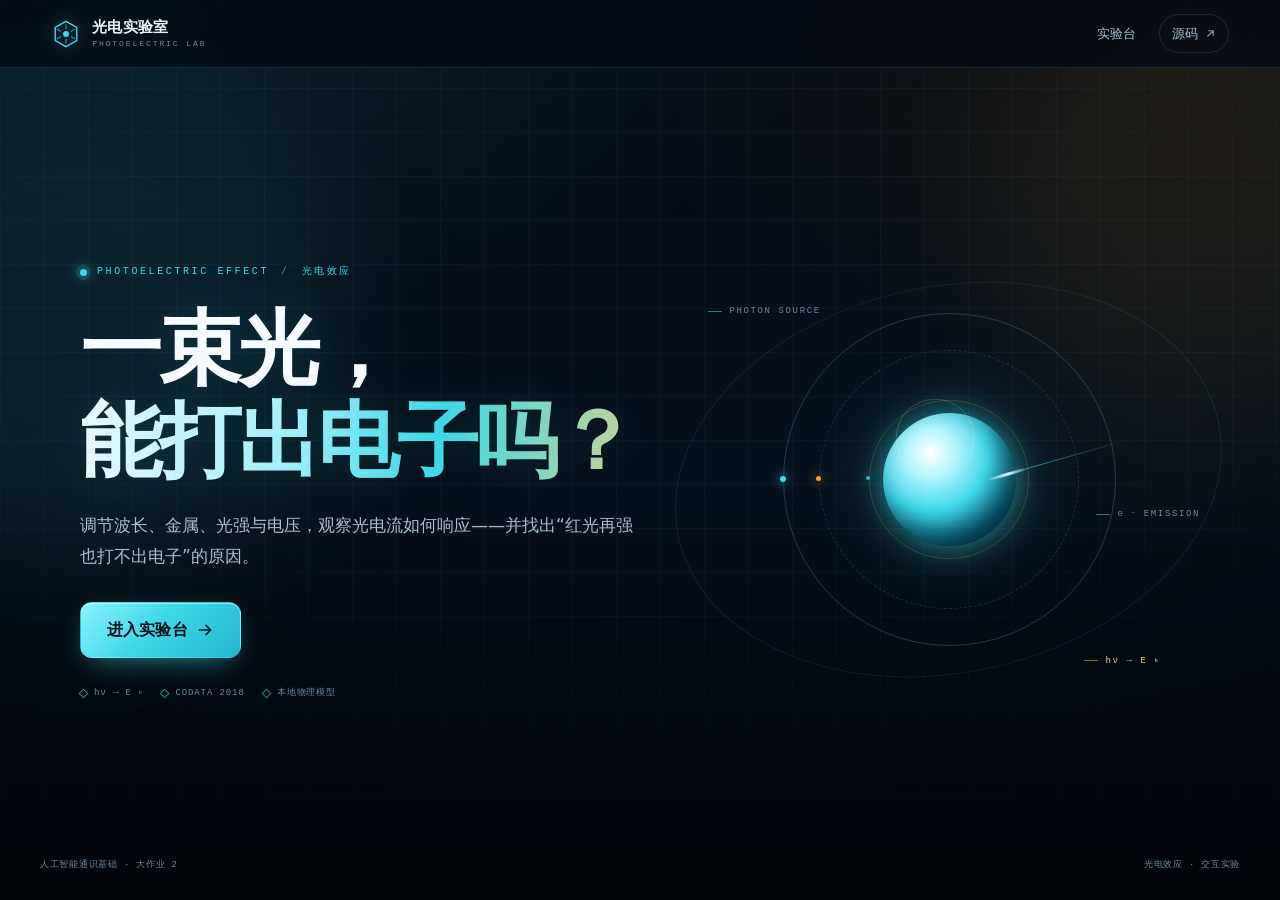
==== commit 5a9f49b5: "chore: remove self-test page" ====
--- a/index.html
+++ b/index.html
@@ -6,7 +6,7 @@
   <meta name="description" content="光电效应交互实验台入口：调节波长、金属、光强与电压，观察光电流与遏止电压。">
   <title>光电实验室 · 光电效应交互实验</title>
   <link rel="icon" href="data:,">
-  <link rel="stylesheet" href="styles.css?v=8">
+  <link rel="stylesheet" href="styles.css?v=9">
 </head>
 <body class="landing-page">
   <div class="bg-grid" aria-hidden="true"></div>
@@ -26,7 +26,6 @@
     </a>
     <nav aria-label="页面导航">
       <a href="lab.html">实验台</a>
-      <a href="quiz.html">自测</a>
       <a class="nav-ext" href="https://github.com/145896-dotcom/photoelectric-lab" target="_blank" rel="noopener">源码<svg viewBox="0 0 12 12" aria-hidden="true"><path d="M3 9 9 3M4 3h5v5" fill="none" stroke="currentColor" stroke-width="1.2" stroke-linecap="round" stroke-linejoin="round"/></svg></a>
     </nav>
   </header>
--- a/styles.css
+++ b/styles.css
@@ -1055,145 +1055,3 @@
   .tabs-note { display: none; }
   .theory-grid { grid-template-columns: 1fr; }
 }
-
-/* =========================================================
-   Quiz page
-   ========================================================= */
-.quiz-page { min-height: 100dvh; overflow: auto; }
-.quiz-shell {
-  position: relative;
-  z-index: 2;
-  width: min(1120px, calc(100% - 2 * clamp(18px, 4vw, 40px)));
-  margin: 0 auto;
-  padding: clamp(26px, 5vw, 46px) 0 56px;
-}
-.quiz-head { display: flex; align-items: flex-end; justify-content: space-between; gap: 24px; margin-bottom: 22px; }
-.quiz-head .section-kicker { margin-bottom: 8px; }
-.quiz-head h1 { font-size: clamp(30px, 4.2vw, 50px); line-height: 1.12; letter-spacing: -0.03em; }
-.quiz-lead { margin-top: 10px; max-width: 520px; color: var(--text-2); font-size: 13px; line-height: 1.7; }
-.quiz-best {
-  flex: 0 0 auto;
-  min-width: 118px;
-  padding: 12px 16px;
-  border: 1px solid var(--line);
-  border-radius: 14px;
-  background: linear-gradient(180deg, rgba(63, 216, 232, 0.06), rgba(7, 17, 30, 0.4));
-  text-align: right;
-}
-.quiz-best span { display: block; font-family: var(--mono); font-size: 8px; letter-spacing: 0.18em; color: var(--cyan); }
-.quiz-best strong { display: block; margin: 2px 0; font-family: var(--mono); font-size: 24px; line-height: 1.2; color: #fff; }
-.quiz-best em { font-style: normal; font-size: 9px; color: var(--muted); }
-
-.quiz-grid { display: grid; grid-template-columns: minmax(0, 1fr) 300px; gap: 14px; align-items: start; }
-.quiz-card { display: flex; flex-direction: column; min-height: 520px; padding: clamp(18px, 2.6vw, 28px); }
-.quiz-meta { display: flex; align-items: center; justify-content: space-between; gap: 10px; font-family: var(--mono); font-size: 9px; letter-spacing: 0.12em; color: var(--muted); }
-.quiz-tag { padding: 3px 8px; border: 1px solid rgba(63, 216, 232, 0.3); border-radius: 999px; color: var(--cyan); letter-spacing: 0.08em; }
-.quiz-progress { height: 3px; margin: 10px 0 22px; border-radius: 999px; background: rgba(104, 190, 220, 0.12); overflow: hidden; }
-.quiz-progress i { display: block; width: 0; height: 100%; border-radius: inherit; background: linear-gradient(90deg, var(--cyan), var(--green)); transition: width 0.35s ease; }
-.quiz-card h2 { margin-bottom: 18px; font-size: clamp(18px, 2vw, 22px); line-height: 1.55; color: #fff; }
-.quiz-options { display: grid; gap: 8px; }
-.quiz-option {
-  display: flex;
-  align-items: center;
-  gap: 12px;
-  width: 100%;
-  padding: 12px 14px;
-  border: 1px solid var(--line);
-  border-radius: 10px;
-  background: rgba(7, 17, 30, 0.5);
-  color: var(--text-2);
-  font-size: 13px;
-  text-align: left;
-  transition: border-color 0.2s ease, background 0.2s ease, transform 0.2s ease;
-}
-.quiz-option:hover:not(:disabled) { border-color: rgba(63, 216, 232, 0.55); background: rgba(63, 216, 232, 0.05); transform: translateY(-1px); }
-.quiz-option:disabled { cursor: default; }
-.quiz-letter {
-  flex: 0 0 auto;
-  display: grid;
-  place-items: center;
-  width: 24px;
-  height: 24px;
-  border: 1px solid var(--line);
-  border-radius: 6px;
-  font-family: var(--mono);
-  font-size: 10px;
-  color: var(--muted);
-}
-.quiz-option.is-correct { border-color: rgba(70, 224, 168, 0.55); background: rgba(70, 224, 168, 0.08); color: #fff; }
-.quiz-option.is-correct .quiz-letter { border-color: rgba(70, 224, 168, 0.6); color: var(--green); }
-.quiz-option.is-wrong { border-color: rgba(255, 107, 107, 0.55); background: rgba(255, 107, 107, 0.07); color: #fff; }
-.quiz-option.is-wrong .quiz-letter { border-color: rgba(255, 107, 107, 0.6); color: var(--danger); }
-.quiz-feedback {
-  display: flex;
-  gap: 10px;
-  margin-top: 14px;
-  padding: 10px 12px;
-  border: 1px solid var(--line);
-  border-radius: 9px;
-  font-size: 12px;
-  line-height: 1.65;
-  color: var(--text-2);
-}
-.quiz-feedback strong { flex: 0 0 auto; color: #fff; }
-.quiz-feedback.is-ok { border-color: rgba(70, 224, 168, 0.35); background: rgba(70, 224, 168, 0.06); }
-.quiz-feedback.is-bad { border-color: rgba(255, 107, 107, 0.35); background: rgba(255, 107, 107, 0.05); }
-.quiz-feedback[hidden] { display: none; }
-.quiz-actions { display: flex; align-items: center; justify-content: space-between; gap: 12px; margin-top: auto; padding-top: 20px; }
-.quiz-hint { font-family: var(--mono); font-size: 9px; color: var(--muted); }
-.quiz-result { margin: auto 0; padding: 20px 0; text-align: center; }
-.result-kicker { font-family: var(--mono); font-size: 9px; letter-spacing: 0.2em; color: var(--cyan); }
-.result-score { display: block; margin: 8px 0; font-family: var(--mono); font-size: clamp(54px, 8vw, 82px); line-height: 1; color: #fff; }
-.result-msg { max-width: 400px; margin: 0 auto 22px; color: var(--text-2); font-size: 13px; line-height: 1.7; }
-.result-actions { display: flex; flex-wrap: wrap; justify-content: center; gap: 10px; }
-.quiz-result[hidden] { display: none; }
-
-.quiz-side { display: flex; flex-direction: column; gap: 12px; }
-.side-card { padding: 16px; }
-.side-kicker { font-family: var(--mono); font-size: 8px; letter-spacing: 0.18em; color: var(--cyan); }
-.side-card h3 { margin: 4px 0 10px; font-size: 14px; color: #fff; }
-.formula-line { padding: 7px 0; border-bottom: 1px solid rgba(104, 190, 220, 0.12); font-family: var(--mono); font-size: 12px; color: #fff; }
-.formula-line:last-of-type { border-bottom: none; }
-.side-note { margin-top: 8px; font-size: 10px; line-height: 1.65; color: var(--muted); }
-.side-list { display: grid; gap: 7px; margin: 0; padding: 0; list-style: none; }
-.side-list li { position: relative; padding-left: 14px; font-size: 11px; line-height: 1.55; color: var(--text-2); }
-.side-list li::before { content: "×"; position: absolute; left: 0; font-family: var(--mono); color: var(--danger); }
-.side-link {
-  display: flex;
-  align-items: center;
-  justify-content: space-between;
-  gap: 10px;
-  padding: 12px 14px;
-  border: 1px solid rgba(63, 216, 232, 0.25);
-  border-radius: 10px;
-  background: rgba(63, 216, 232, 0.05);
-  color: #fff;
-  font-size: 12px;
-  transition: border-color 0.2s ease, background 0.2s ease;
-}
-.side-link:hover { border-color: rgba(63, 216, 232, 0.55); background: rgba(63, 216, 232, 0.09); }
-.side-link svg { width: 15px; height: 15px; }
-
-@media (max-width: 900px) {
-  .quiz-head { flex-direction: column; align-items: flex-start; gap: 14px; }
-  .quiz-best { align-self: flex-end; margin-top: -54px; }
-  .quiz-grid { grid-template-columns: 1fr; }
-  .quiz-card { min-height: 0; }
-  .quiz-side { display: grid; grid-template-columns: 1fr 1fr; }
-  .side-link { grid-column: 1 / -1; }
-}
-
-@media (max-width: 640px) {
-  .quiz-head h1 { font-size: 27px; }
-  .quiz-head .section-kicker { font-size: 8px; letter-spacing: 0.12em; }
-  .quiz-best { margin-top: 0; align-self: flex-start; min-width: 100px; padding: 8px 12px; }
-  .quiz-best strong { font-size: 19px; }
-  .quiz-card { padding: 16px; }
-  .quiz-card h2 { font-size: 17px; }
-  .quiz-option { padding: 10px 11px; font-size: 12px; }
-  .quiz-side { grid-template-columns: 1fr; }
-  .quiz-actions { flex-direction: column-reverse; align-items: stretch; }
-  .quiz-actions .btn { width: 100%; }
-  .quiz-hint { text-align: center; }
-  .result-actions .btn { flex: 1; }
-}
